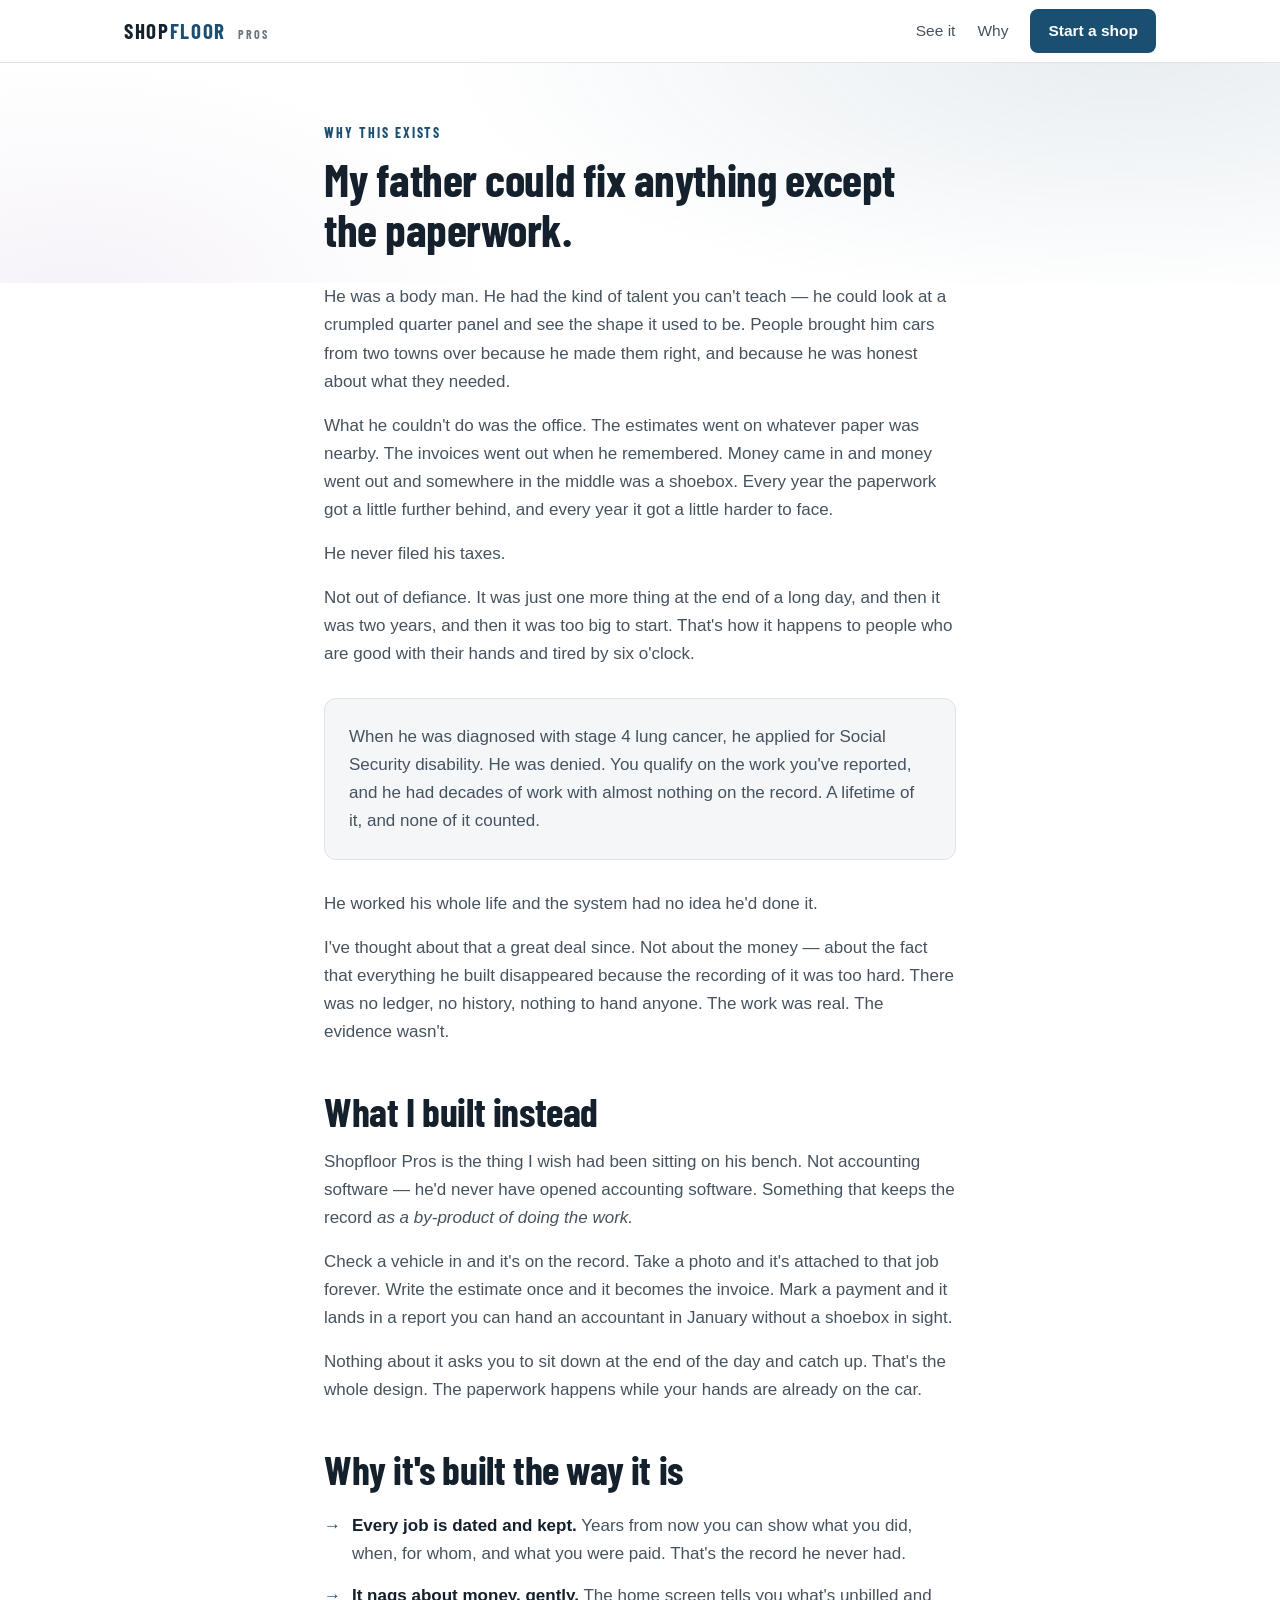
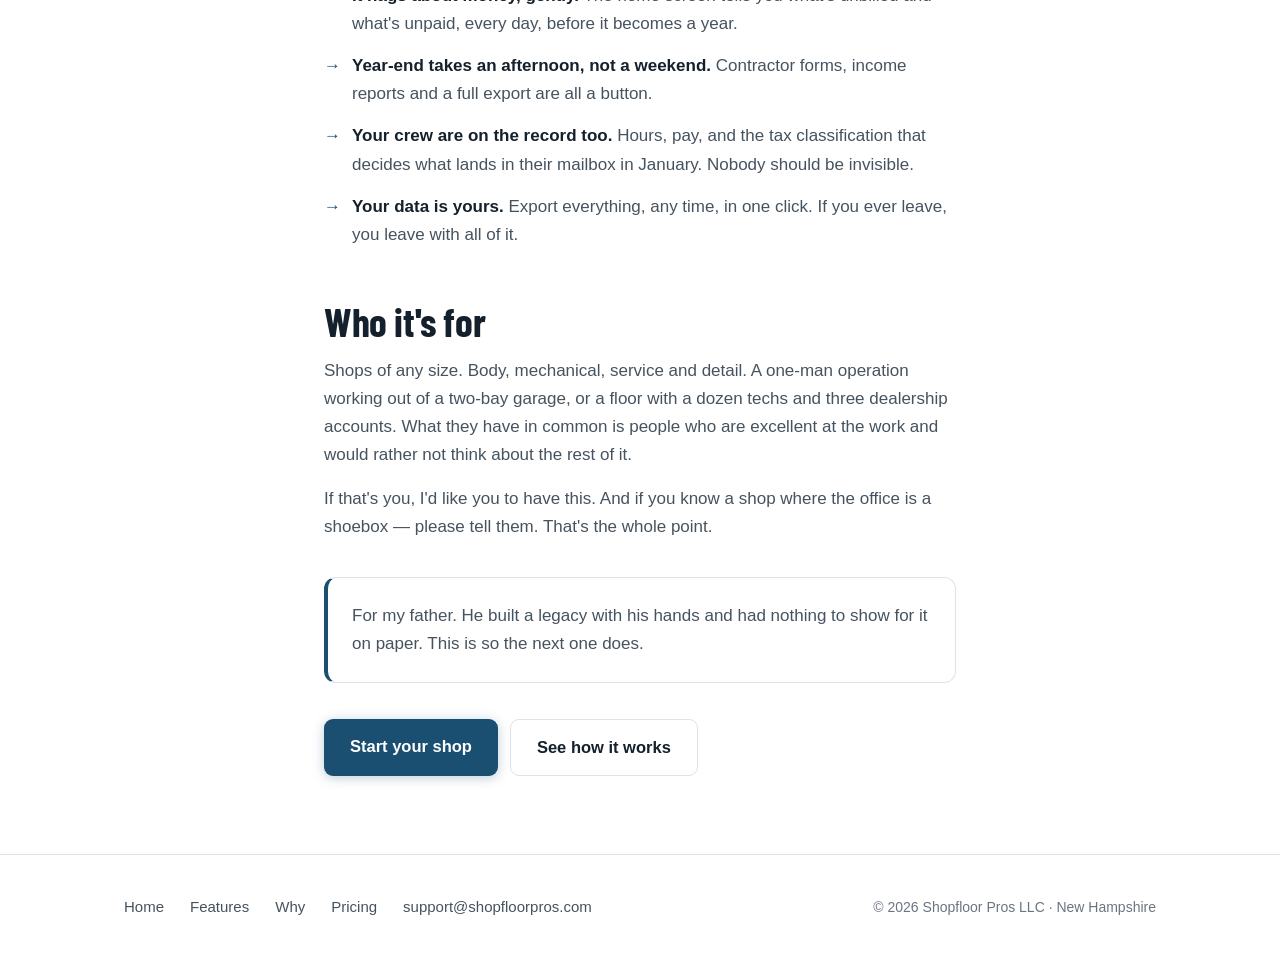
==== about.html @ c0cefb4c "Add files via upload" ====
<!doctype html>
<html lang="en">
<head>
<meta charset="utf-8" />
<meta name="viewport" content="width=device-width, initial-scale=1" />
<title>Why this exists · Shopfloor Pros</title>
<meta name="description" content="Shopfloor Pros was built in memory of a body man who was brilliant at the work and beaten by the paperwork." />
<link rel="preconnect" href="https://fonts.googleapis.com">
<link rel="preconnect" href="https://fonts.gstatic.com" crossorigin>
<link href="https://fonts.googleapis.com/css2?family=Barlow+Condensed:wght@700&display=swap" rel="stylesheet">
<link rel="stylesheet" href="site.css">
</head>
<body>

<header class="top">
  <div class="wrap">
    <a class="mark" href="index.html">Shop<em>floor</em> <small>PROS</small></a>
    <nav class="nav">
      <a href="demo.html" class="hide-sm">See it</a>
      <a href="about.html">Why</a>
      <a href="join.html" class="cta">Start a shop</a>
    </nav>
  </div>
</header>

<section class="hero">
  <div class="narrow">
    <div class="eyebrow">Why this exists</div>
    <h1>My father could fix anything except the paperwork.</h1>
  </div>
</section>

<section style="padding-top:0">
  <div class="narrow">
    <p>
      He was a body man. He had the kind of talent you can't teach — he could look at a crumpled
      quarter panel and see the shape it used to be. People brought him cars from two towns over
      because he made them right, and because he was honest about what they needed.
    </p>

    <p>
      What he couldn't do was the office. The estimates went on whatever paper was nearby. The
      invoices went out when he remembered. Money came in and money went out and somewhere in the
      middle was a shoebox. Every year the paperwork got a little further behind, and every year
      it got a little harder to face.
    </p>

    <p>
      He never filed his taxes.
    </p>

    <p>
      Not out of defiance. It was just one more thing at the end of a long day, and then it was two
      years, and then it was too big to start. That's how it happens to people who are good with
      their hands and tired by six o'clock.
    </p>

    <div class="card tint" style="margin:30px 0">
      <p style="margin:0">
        When he was diagnosed with stage 4 lung cancer, he applied for Social Security disability.
        He was denied. You qualify on the work you've reported, and he had decades of work with
        almost nothing on the record. A lifetime of it, and none of it counted.
      </p>
    </div>

    <p>
      He worked his whole life and the system had no idea he'd done it.
    </p>

    <p>
      I've thought about that a great deal since. Not about the money — about the fact that
      everything he built disappeared because the recording of it was too hard. There was no
      ledger, no history, nothing to hand anyone. The work was real. The evidence wasn't.
    </p>

    <h2 style="margin-top:44px">What I built instead</h2>

    <p>
      Shopfloor Pros is the thing I wish had been sitting on his bench. Not accounting software —
      he'd never have opened accounting software. Something that keeps the record <em>as a
      by-product of doing the work.</em>
    </p>

    <p>
      Check a vehicle in and it's on the record. Take a photo and it's attached to that job forever.
      Write the estimate once and it becomes the invoice. Mark a payment and it lands in a report
      you can hand an accountant in January without a shoebox in sight.
    </p>

    <p>
      Nothing about it asks you to sit down at the end of the day and catch up. That's the whole
      design. The paperwork happens while your hands are already on the car.
    </p>

    <h2 style="margin-top:44px">Why it's built the way it is</h2>

    <ul class="ticks">
      <li>
        <strong>Every job is dated and kept.</strong> Years from now you can show what you did,
        when, for whom, and what you were paid. That's the record he never had.
      </li>
      <li>
        <strong>It nags about money, gently.</strong> The home screen tells you what's unbilled and
        what's unpaid, every day, before it becomes a year.
      </li>
      <li>
        <strong>Year-end takes an afternoon, not a weekend.</strong> Contractor forms, income
        reports and a full export are all a button.
      </li>
      <li>
        <strong>Your crew are on the record too.</strong> Hours, pay, and the tax classification
        that decides what lands in their mailbox in January. Nobody should be invisible.
      </li>
      <li>
        <strong>Your data is yours.</strong> Export everything, any time, in one click. If you ever
        leave, you leave with all of it.
      </li>
    </ul>

    <h2 style="margin-top:44px">Who it's for</h2>

    <p>
      Shops of any size. Body, mechanical, service and detail. A one-man operation working out of a
      two-bay garage, or a floor with a dozen techs and three dealership accounts. What they have in
      common is people who are excellent at the work and would rather not think about the rest of it.
    </p>

    <p>
      If that's you, I'd like you to have this. And if you know a shop where the office is a
      shoebox — please tell them. That's the whole point.
    </p>

    <div class="card" style="margin:36px 0; border-left:4px solid var(--accent)">
      <p style="margin:0">
        For my father. He built a legacy with his hands and had nothing to show for it on paper.
        This is so the next one does.
      </p>
    </div>

    <div class="btns">
      <a class="btn solid" href="join.html">Start your shop</a>
      <a class="btn ghost" href="demo.html">See how it works</a>
    </div>
  </div>
</section>

<footer>
  <div class="wrap">
    <a href="index.html">Home</a>
    <a href="demo.html">Features</a>
    <a href="about.html">Why</a>
    <a href="join.html">Pricing</a>
    <a href="mailto:support@shopfloorpros.com">support@shopfloorpros.com</a>
    <span class="sp">© <span id="yr"></span> Shopfloor Pros LLC · New Hampshire</span>
  </div>
</footer>

<script>document.getElementById('yr').textContent = new Date().getFullYear();</script>
</body>
</html>
---- site.css ----
/* Shopfloor Pros — public site
   Same typography and colours as the app, so the site and the product
   feel like one thing. */

:root {
  --ink:      #14202B;
  --body:     #46535F;
  --muted:    #6B7580;
  --hair:     #DFE3E7;
  --bg:       #FFFFFF;
  --wash:     #F4F6F8;
  --accent:   #1B4F72;   /* Northsky Blue GAZ */
  --accent-2: #2E7CB8;
  --plum:     #5B2A83;   /* Plum Crazy FC7 */
  --mango:    #E4622A;   /* Go Mango EK2 */
  --soul:     #8E1216;   /* Soul Red 46V */
  --deep:     #0E1A24;
  --go:       #2F7A46;
  --flag:     #B4352C;
  --amber:    #C08A2E;
}

* { box-sizing: border-box; margin: 0; padding: 0; }

html { scroll-behavior: smooth; }

body {
  background: var(--bg);
  color: var(--body);
  font: 17px/1.65 -apple-system, BlinkMacSystemFont, "Segoe UI", Roboto, Helvetica, Arial, sans-serif;
  -webkit-font-smoothing: antialiased;
}

h1, h2, h3, .cond {
  font-family: 'Barlow Condensed', 'Arial Narrow', sans-serif;
  color: var(--ink);
  font-weight: 700;
  line-height: 1.08;
  letter-spacing: -0.01em;
}

h1 { font-size: clamp(38px, 6vw, 62px); }
h2 { font-size: clamp(28px, 4vw, 40px); margin-bottom: 14px; }
h3 { font-size: 22px; margin-bottom: 8px; }

p { margin-bottom: 16px; }
a { color: var(--accent); }
strong { color: var(--ink); font-weight: 600; }

.wrap    { max-width: 1080px; margin: 0 auto; padding: 0 24px; }
.narrow  { max-width: 680px; margin: 0 auto; padding: 0 24px; }

/* ── header ── */
.top {
  position: sticky; top: 0; z-index: 50;
  background: rgba(255,255,255,.94);
  backdrop-filter: saturate(180%) blur(8px);
  border-bottom: 1px solid var(--hair);
}
.top .wrap { display: flex; align-items: center; gap: 26px; height: 62px; }
.mark {
  font-family: 'Barlow Condensed', sans-serif; font-weight: 700; font-size: 21px;
  letter-spacing: .08em; text-transform: uppercase; color: var(--ink); text-decoration: none;
}
.mark em { font-style: normal; color: var(--accent); }
.mark small { font-size: 12px; letter-spacing: .16em; margin-left: 6px; color: var(--muted); }
.nav { margin-left: auto; display: flex; gap: 22px; align-items: center; }
.nav a { color: var(--body); text-decoration: none; font-size: 15.5px; }
.nav a:hover { color: var(--ink); }
.nav a.cta {
  background: var(--accent); color: #fff; padding: 9px 18px; border-radius: 8px; font-weight: 600;
}
@media (max-width: 720px) { .nav a.hide-sm { display: none; } .top .wrap { gap: 14px; } }

/* ── sections ── */
.hero { padding: 74px 0 60px; }
.hero p.lead { font-size: 20px; max-width: 620px; margin-top: 18px; }
.eyebrow {
  font-family: 'Barlow Condensed', sans-serif; font-weight: 700; font-size: 14px;
  letter-spacing: .14em; text-transform: uppercase; color: var(--accent); margin-bottom: 10px;
}
section { padding: 58px 0; }
section.wash { background: var(--wash); border-top: 1px solid var(--hair); border-bottom: 1px solid var(--hair); }

/* ── buttons ── */
.btn {
  display: inline-block; padding: 14px 26px; border-radius: 9px; font-weight: 600; font-size: 16.5px;
  text-decoration: none; border: none; cursor: pointer; font-family: inherit;
}
.btn.solid  { background: var(--accent); color: #fff; }
.btn.solid:hover { background: #16405D; }
.btn.ghost  { background: transparent; color: var(--ink); border: 1px solid var(--hair); }
.btn:disabled { opacity: .5; cursor: not-allowed; }
.btns { display: flex; gap: 12px; flex-wrap: wrap; margin-top: 26px; }

/* ── cards and grids ── */
.grid { display: grid; gap: 20px; }
.g2 { grid-template-columns: repeat(auto-fit, minmax(300px, 1fr)); }
.g3 { grid-template-columns: repeat(auto-fit, minmax(260px, 1fr)); }
.card {
  background: var(--bg); border: 1px solid var(--hair); border-radius: 12px; padding: 24px;
}
.card.tint { background: var(--wash); }
.card h3 { margin-bottom: 6px; }
.card p:last-child { margin-bottom: 0; }

/* ── screenshot frames ── */
.shot {
  border: 1px solid var(--hair); border-radius: 12px; overflow: hidden;
  background: var(--wash); box-shadow: 0 2px 18px rgba(20,32,43,.07);
}
.shot img { width: 100%; display: block; }
.shot .slot {
  aspect-ratio: 16 / 10; display: flex; flex-direction: column; align-items: center;
  justify-content: center; color: var(--muted); font-size: 14px; text-align: center; padding: 24px; gap: 6px;
}
.shot .slot b { color: var(--body); font-size: 15px; }
.phone { max-width: 300px; }
.phone .slot { aspect-ratio: 9 / 17; }

.feature { display: grid; grid-template-columns: 1fr 1fr; gap: 44px; align-items: center; padding: 42px 0; }
.feature:nth-child(even) .txt { order: 2; }
@media (max-width: 820px) {
  .feature { grid-template-columns: 1fr; gap: 24px; }
  .feature:nth-child(even) .txt { order: 0; }
}

/* ── lists ── */
ul.ticks { list-style: none; margin: 0 0 16px; }
ul.ticks li { padding: 7px 0 7px 28px; position: relative; }
ul.ticks li::before {
  content: "→"; position: absolute; left: 0; color: var(--accent); font-weight: 700;
}

/* ── pricing ── */
.price { font-family: 'Barlow Condensed', sans-serif; font-weight: 700; font-size: 56px; color: var(--ink); line-height: 1; }
.price small { font-size: 17px; font-weight: 500; color: var(--muted); font-family: inherit; }

/* ── forms ── */
label.lab { display: block; font-size: 13.5px; color: var(--muted); margin: 14px 0 5px; font-weight: 500; }
.field {
  width: 100%; padding: 13px 14px; border: 1px solid var(--hair); border-radius: 9px;
  font: inherit; font-size: 16px; color: var(--ink); background: #fff;
}
.field:focus { outline: none; border-color: var(--accent); box-shadow: 0 0 0 3px rgba(27,79,114,.12); }
.two { display: grid; grid-template-columns: 1fr 1fr; gap: 12px; }
@media (max-width: 560px) { .two { grid-template-columns: 1fr; } }
.err { color: var(--flag); font-size: 14.5px; margin: 10px 0; }
.note { font-size: 14px; color: var(--muted); }

/* ── footer ── */
footer { border-top: 1px solid var(--hair); padding: 40px 0; margin-top: 20px; font-size: 15px; }
footer .wrap { display: flex; gap: 26px; flex-wrap: wrap; align-items: center; }
footer a { color: var(--body); text-decoration: none; }
footer .sp { margin-left: auto; color: var(--muted); font-size: 14px; }

@media (prefers-reduced-motion: reduce) { html { scroll-behavior: auto; } }


/* ══════════════════════════════════════════════════════════
   Depth, colour and a bit of shop-floor character
   ══════════════════════════════════════════════════════════ */

/* Paint chips down the edge of the hero — the nine themes,
   which is a real feature and a bit of colour at the same time. */
.hero { position: relative; overflow: hidden; }
.hero::before {
  content: ""; position: absolute; inset: 0;
  background:
    radial-gradient(1100px 420px at 88% -8%, rgba(27,79,114,.10), transparent 62%),
    radial-gradient(700px 400px at 6% 108%, rgba(91,42,131,.06), transparent 60%);
  pointer-events: none;
}
.hero .wrap { position: relative; }

.chips { display: flex; gap: 6px; margin-bottom: 22px; }
.chips i { width: 30px; height: 7px; border-radius: 4px; display: block; }

h1 .u {
  background-image: linear-gradient(transparent 62%, rgba(228,98,42,.28) 62%);
  padding: 0 2px;
}

/* Hero laid out with room for a visual beside it */
.split { display: grid; grid-template-columns: 1.05fr .95fr; gap: 54px; align-items: center; }
@media (max-width: 900px) { .split { grid-template-columns: 1fr; gap: 34px; } }

/* A phone, drawn rather than photographed */
.device {
  width: 296px; margin: 0 auto; border-radius: 34px; padding: 10px;
  background: linear-gradient(160deg, #2A3742, #14202B);
  box-shadow: 0 26px 60px rgba(20,32,43,.30), 0 3px 10px rgba(20,32,43,.18);
}
.device .screen {
  background: #0E1216; border-radius: 26px; overflow: hidden; color: #E8ECEF;
  font-size: 11.5px; line-height: 1.45;
}
.device .bar {
  padding: 11px 13px 9px; border-bottom: 1px solid #232B33;
  display: flex; align-items: center; gap: 8px;
}
.device .bar .dot { width: 17px; height: 17px; border-radius: 5px; background: var(--mango); flex: none; }
.device .bar .nm {
  font-family: 'Barlow Condensed', sans-serif; font-weight: 700; font-size: 12px;
  letter-spacing: .09em; text-transform: uppercase;
}
.device .body { padding: 11px 12px 14px; }
.device .h {
  font-family: 'Barlow Condensed', sans-serif; font-weight: 700; font-size: 21px; color: #fff;
  line-height: 1.1;
}
.device .sub { color: #8B98A5; font-size: 10.5px; margin-bottom: 11px; }
.device .job {
  background: #161C22; border: 1px solid #232B33; border-radius: 9px;
  padding: 9px 10px; margin-bottom: 7px;
}
.device .job .t { display: flex; justify-content: space-between; align-items: baseline; gap: 8px; }
.device .job .v { font-weight: 600; color: #fff; font-size: 12px; }
.device .job .m { color: #7FB2DA; font-weight: 600; font-size: 12px; font-variant-numeric: tabular-nums; }
.device .job .c { color: #8B98A5; font-size: 10px; }
.device .prog { display: flex; gap: 2px; margin: 7px 0 5px; }
.device .prog i { flex: 1; height: 3px; border-radius: 2px; background: #232B33; display: block; }
.device .prog i.on { background: #5FA8D3; }
.device .prog i.hot { background: #D2564B; }
.device .tag {
  display: inline-block; font-size: 9px; padding: 2px 6px; border-radius: 8px;
  background: #232B33; color: #8B98A5; margin-right: 4px;
}
.device .tag.warn { background: rgba(210,86,75,.18); color: #E0796F; }
.device .nav {
  display: flex; border-top: 1px solid #232B33; padding: 8px 0 10px; margin-top: 4px;
}
.device .nav span { flex: 1; text-align: center; font-size: 8.5px; color: #6B7580; }
.device .nav span.on { color: #E8ECEF; }
.device .nav b { display: block; font-size: 12px; font-weight: 400; margin-bottom: 1px; }

/* A dark band, so the page isn't white the whole way down */
section.dark {
  background: var(--deep); color: #C6D0D9; border: none;
}
section.dark h2, section.dark h3 { color: #fff; }
section.dark .eyebrow { color: #7FB2DA; }
section.dark .card { background: #17222C; border-color: #253340; }
section.dark .card p { color: #A8B5C0; }
section.dark .price { color: #fff; }
section.dark ul.ticks li::before { color: #7FB2DA; }
section.dark .note { color: #8B98A5; }
section.dark a { color: #7FB2DA; }

/* Numbered steps */
.steps { counter-reset: s; display: grid; gap: 16px; }
.steps .card { position: relative; padding-left: 66px; }
.steps .card::before {
  counter-increment: s; content: counter(s);
  position: absolute; left: 22px; top: 22px;
  width: 30px; height: 30px; border-radius: 16px;
  background: var(--accent); color: #fff;
  font-family: 'Barlow Condensed', sans-serif; font-weight: 700; font-size: 17px;
  display: flex; align-items: center; justify-content: center;
}
section.dark .steps .card::before { background: var(--accent-2); }

/* Pull quote */
.quote {
  border-left: 4px solid var(--mango); padding: 4px 0 4px 22px; margin: 30px 0;
}
.quote p {
  font-family: 'Barlow Condensed', sans-serif; font-weight: 700;
  font-size: 27px; line-height: 1.22; color: var(--ink); margin: 0;
}

/* Cards lift a little */
.card { transition: transform .16s ease, box-shadow .16s ease; }
.grid .card:hover { transform: translateY(-2px); box-shadow: 0 8px 26px rgba(20,32,43,.08); }
@media (prefers-reduced-motion: reduce) { .card { transition: none; } .grid .card:hover { transform: none; } }

.btn.solid { box-shadow: 0 2px 12px rgba(27,79,114,.28); }
.btn.big { padding: 17px 32px; font-size: 18px; }


/* A headline in a narrow reading column shouldn't be hero-sized */
.narrow h1 { font-size: clamp(32px, 4.2vw, 46px); }
.hero .narrow { padding-top: 6px; }
section.hero:has(.narrow) { padding: 52px 0 30px; }


/* ══════════════════════════════════════════════════════════
   Drawn screens — the real interface, rendered rather than
   photographed, so it can't go stale. Swap in real captures
   whenever you have them.
   ══════════════════════════════════════════════════════════ */

.ui {
  background: #0E1216; border: 1px solid #232B33; border-radius: 13px; overflow: hidden;
  color: #E8ECEF; font-size: 12.5px; line-height: 1.45;
  box-shadow: 0 14px 44px rgba(20,32,43,.20);
}
.ui .top-b {
  padding: 11px 14px; border-bottom: 1px solid #232B33;
  display: flex; align-items: center; gap: 9px;
}
.ui .top-b .sq { width: 18px; height: 18px; border-radius: 5px; background: var(--mango); flex: none; }
.ui .top-b .nm {
  font-family: 'Barlow Condensed', sans-serif; font-weight: 700; font-size: 12.5px;
  letter-spacing: .09em; text-transform: uppercase;
}
.ui .top-b .av {
  margin-left: auto; width: 21px; height: 21px; border-radius: 11px;
  background: #E8ECEF; color: #14202B; font-size: 10px; font-weight: 700;
  display: flex; align-items: center; justify-content: center;
}
.ui .in { padding: 14px 15px 16px; }
.ui .hd { font-family: 'Barlow Condensed', sans-serif; font-weight: 700; font-size: 24px; color: #fff; line-height: 1.08; }
.ui .sb { color: #8B98A5; font-size: 11px; margin-bottom: 13px; }
.ui .lab { color: #8B98A5; font-size: 10px; margin: 11px 0 4px; }
.ui .box {
  background: #161C22; border: 1px solid #232B33; border-radius: 8px;
  padding: 9px 11px; margin-bottom: 8px;
}
.ui .box.tight { padding: 7px 10px; margin-bottom: 6px; }
.ui .row-b { display: flex; justify-content: space-between; align-items: baseline; gap: 10px; }
.ui .w { font-weight: 600; color: #fff; }
.ui .g { color: #8B98A5; font-size: 10.5px; }
.ui .m { color: #7FB2DA; font-weight: 600; font-variant-numeric: tabular-nums; }
.ui .m.ok { color: #3FA96B; }
.ui .m.bad { color: #D2564B; }
.ui .pg { display: flex; gap: 2px; margin: 8px 0 6px; }
.ui .pg i { flex: 1; height: 3px; border-radius: 2px; background: #232B33; display: block; }
.ui .pg i.on { background: #5FA8D3; }
.ui .pg i.hot { background: #D2564B; }
.ui .tg {
  display: inline-block; font-size: 9.5px; padding: 2px 7px; border-radius: 9px;
  background: #232B33; color: #8B98A5; margin: 0 4px 4px 0;
}
.ui .tg.on   { background: var(--accent-2); color: #fff; }
.ui .tg.warn { background: rgba(210,86,75,.18); color: #E0796F; }
.ui .tg.good { background: rgba(63,169,107,.18); color: #5FBF87; }
.ui .fld {
  background: #0E1216; border: 1px solid #2A343D; border-radius: 7px;
  padding: 8px 10px; margin-bottom: 7px; color: #E8ECEF; font-size: 11.5px;
}
.ui .fld.dim { color: #6B7580; }
.ui .btn-u {
  background: var(--accent-2); color: #fff; border-radius: 7px; padding: 9px;
  text-align: center; font-weight: 600; font-size: 11.5px; margin-top: 4px;
}
.ui .btn-u.ghost { background: transparent; border: 1px solid #2A343D; color: #E8ECEF; }
.ui .meter { height: 6px; border-radius: 3px; background: #232B33; overflow: hidden; margin: 5px 0 9px; }
.ui .meter i { display: block; height: 100%; background: var(--accent-2); }
.ui .grid2 { display: grid; grid-template-columns: 1fr 1fr; gap: 7px; }
.ui .nav-u { display: flex; border-top: 1px solid #232B33; padding: 8px 0 9px; margin-top: 6px; }
.ui .nav-u span { flex: 1; text-align: center; font-size: 8.5px; color: #6B7580; }
.ui .nav-u span.on { color: #E8ECEF; }
.ui .nav-u b { display: block; font-size: 12px; font-weight: 400; margin-bottom: 1px; }
.ui .thumbs { display: grid; grid-template-columns: repeat(3, 1fr); gap: 5px; margin: 8px 0; }
.ui .thumbs i {
  display: block; aspect-ratio: 4/3; border-radius: 5px;
  background: linear-gradient(135deg, #2A3742, #1A242D);
}
.ui .cam {
  aspect-ratio: 3/4; border-radius: 8px; margin-bottom: 9px;
  background: linear-gradient(150deg, #26333D 0%, #16202A 55%, #1E2A34 100%);
  display: flex; align-items: flex-end; justify-content: center; padding-bottom: 13px;
}
.ui .cam .shutter {
  width: 42px; height: 42px; border-radius: 22px; background: #fff;
  box-shadow: 0 0 0 3px rgba(255,255,255,.28);
}
.ui-phone { max-width: 292px; margin: 0 auto; }

/* the frame around a drawn screen, matching the .shot look */
.screenwrap { border-radius: 13px; overflow: hidden; }
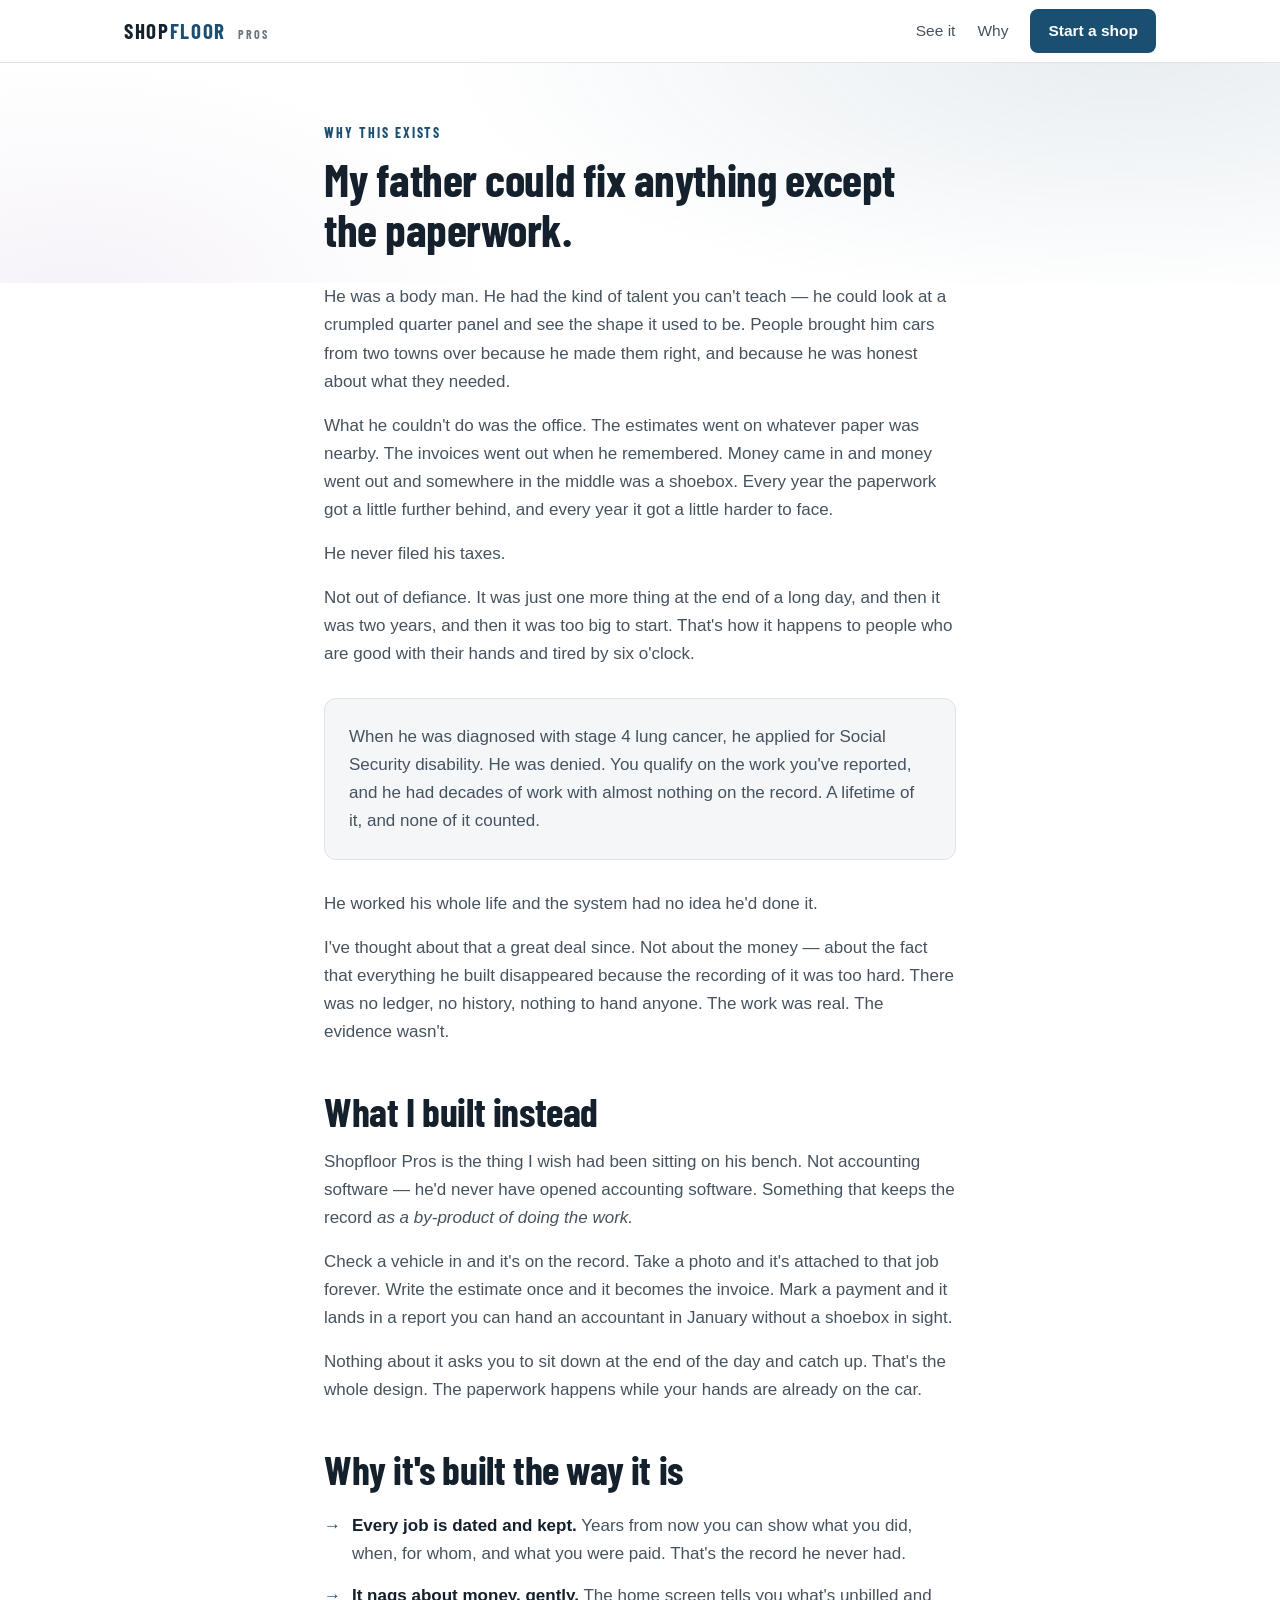
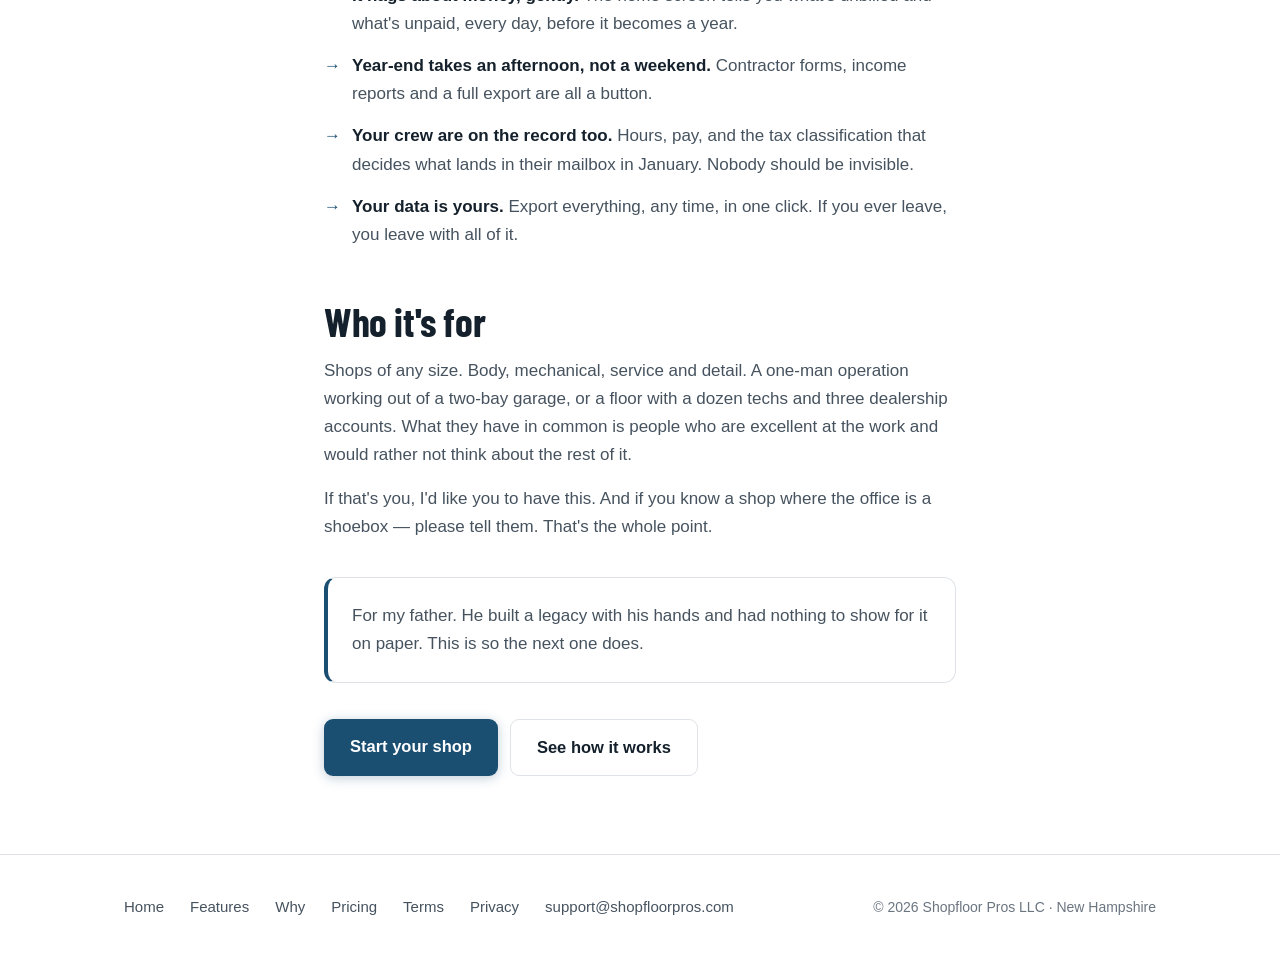
==== commit f7961998: "Add files via upload" ====
--- a/about.html
+++ b/about.html
@@ -150,6 +150,8 @@
     <a href="demo.html">Features</a>
     <a href="about.html">Why</a>
     <a href="join.html">Pricing</a>
+    <a href="terms.html">Terms</a>
+    <a href="privacy.html">Privacy</a>
     <a href="mailto:support@shopfloorpros.com">support@shopfloorpros.com</a>
     <span class="sp">© <span id="yr"></span> Shopfloor Pros LLC · New Hampshire</span>
   </div>
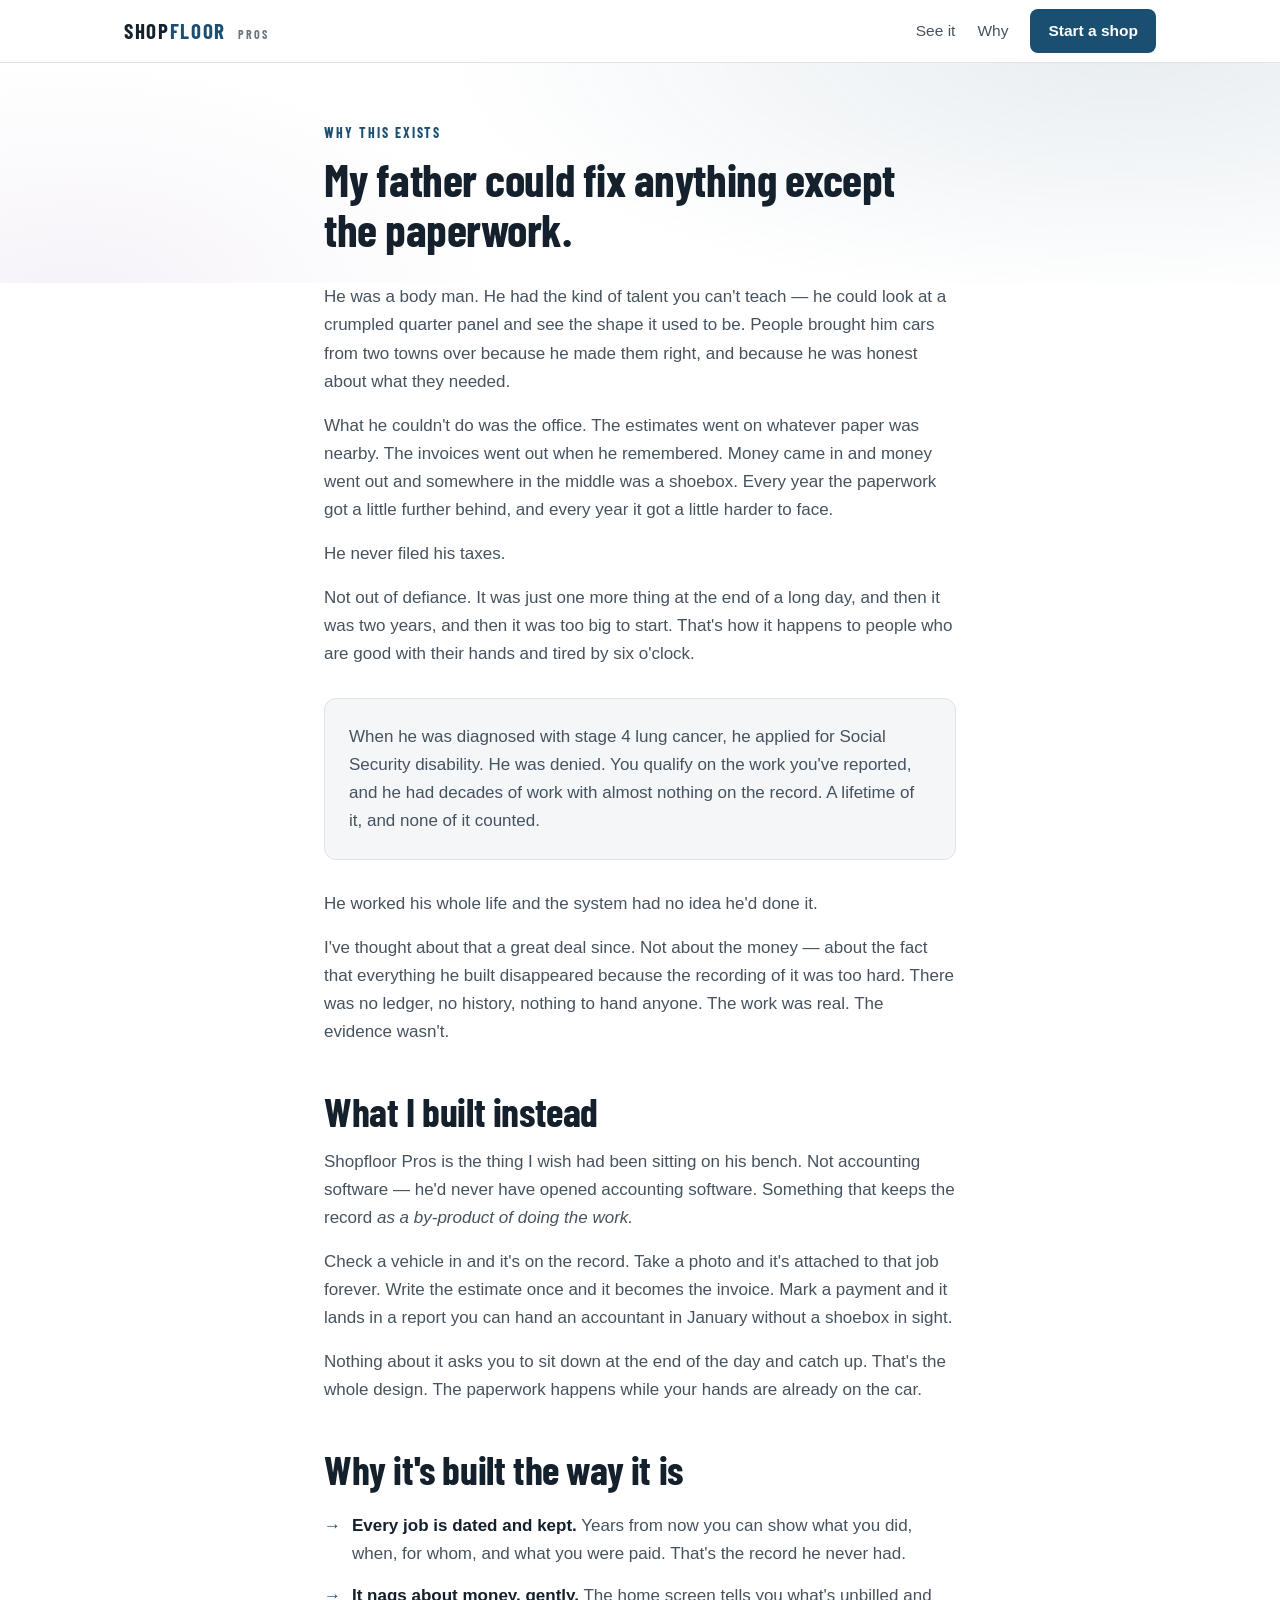
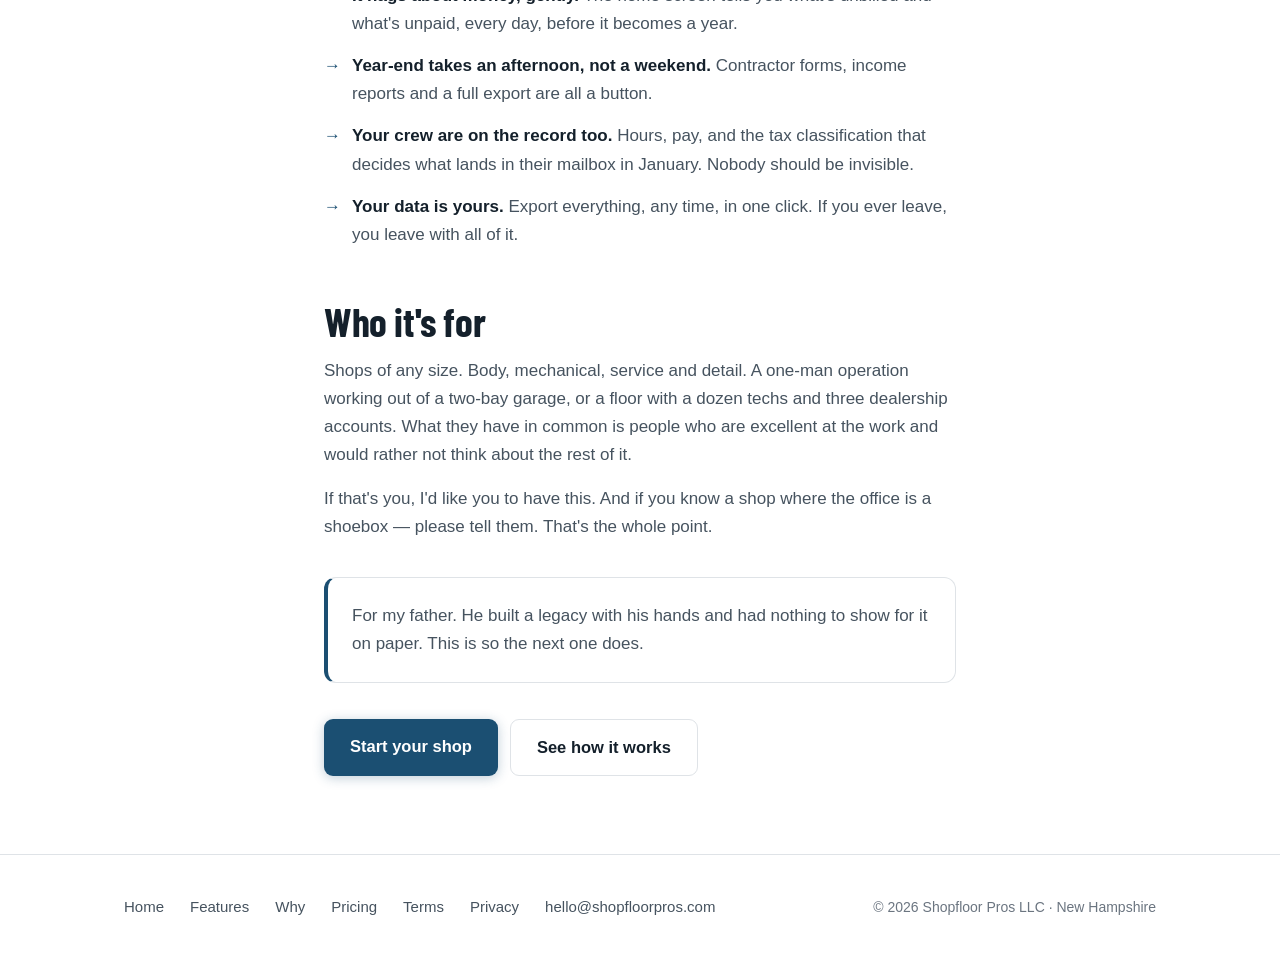
==== commit 114100bc: "Add files via upload" ====
--- a/about.html
+++ b/about.html
@@ -152,7 +152,7 @@
     <a href="join.html">Pricing</a>
     <a href="terms.html">Terms</a>
     <a href="privacy.html">Privacy</a>
-    <a href="mailto:support@shopfloorpros.com">support@shopfloorpros.com</a>
+    <a href="mailto:hello@shopfloorpros.com">hello@shopfloorpros.com</a>
     <span class="sp">© <span id="yr"></span> Shopfloor Pros LLC · New Hampshire</span>
   </div>
 </footer>
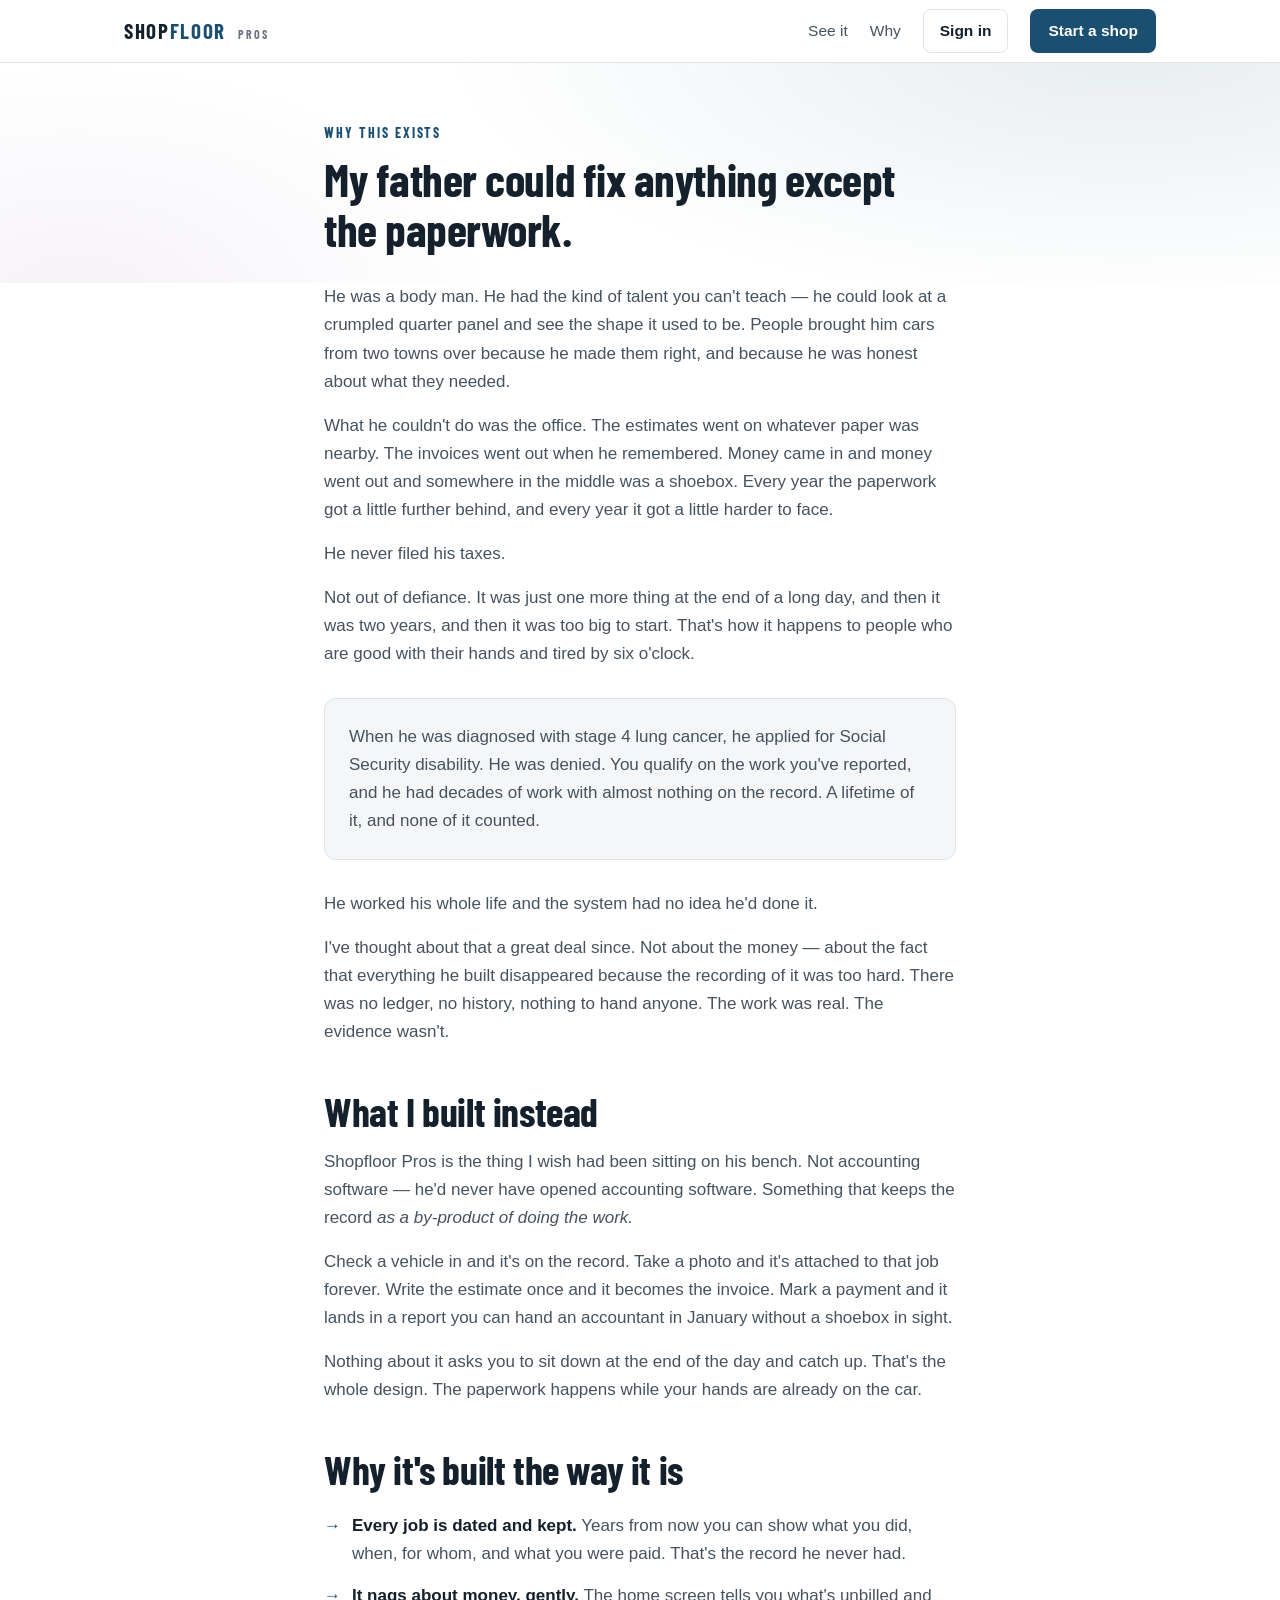
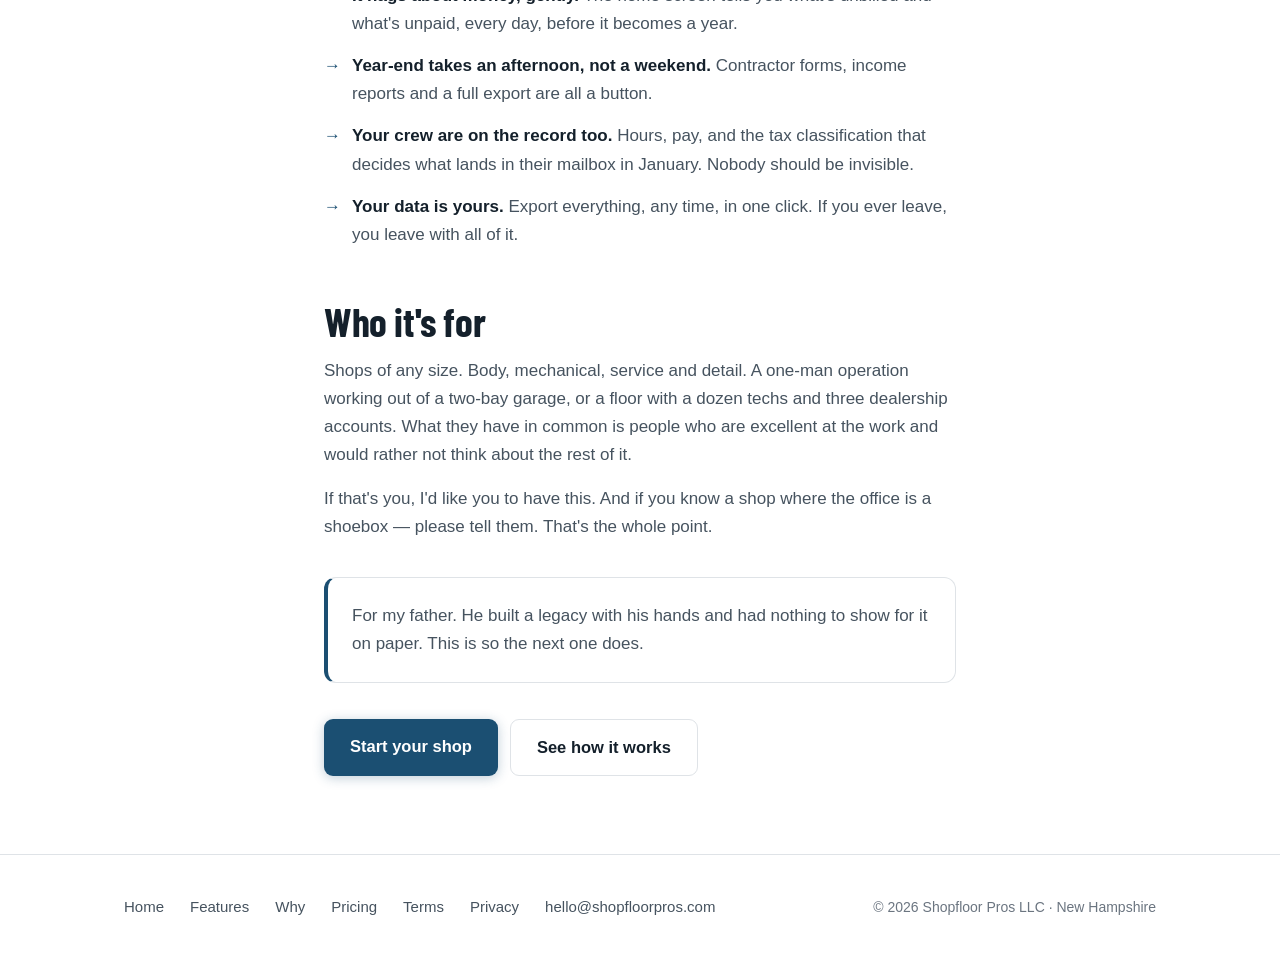
==== commit a0b1b8f3: "Add files via upload" ====
--- a/about.html
+++ b/about.html
@@ -17,7 +17,8 @@
     <a class="mark" href="index.html">Shop<em>floor</em> <small>PROS</small></a>
     <nav class="nav">
       <a href="demo.html" class="hide-sm">See it</a>
-      <a href="about.html">Why</a>
+      <a href="about.html" class="hide-sm">Why</a>
+      <a href="app.html" class="signin">Sign in</a>
       <a href="join.html" class="cta">Start a shop</a>
     </nav>
   </div>
--- a/site.css
+++ b/site.css
@@ -70,6 +70,25 @@
 .nav a.cta {
   background: var(--accent); color: #fff; padding: 9px 18px; border-radius: 8px; font-weight: 600;
 }
+/* Sign in is a returning customer's most-wanted link. It gets a button
+   of its own, and it never hides on a small screen. */
+.nav a.signin {
+  border: 1px solid var(--hair); color: var(--ink); padding: 8px 16px;
+  border-radius: 8px; font-weight: 600;
+}
+.nav a.signin:hover { border-color: var(--accent); color: var(--accent); }
+@media (max-width: 560px) {
+  .top .wrap { gap: 10px; height: 58px; }
+  .mark { font-size: 18px; letter-spacing: .06em; white-space: nowrap; }
+  .mark small { display: none; }
+  .nav { gap: 8px; flex: none; }
+  .nav a { white-space: nowrap; }
+  .nav a.signin, .nav a.cta { padding: 8px 12px; font-size: 14px; }
+}
+@media (max-width: 380px) {
+  .nav a.cta { padding: 8px 10px; }
+  .mark { font-size: 16.5px; }
+}
 @media (max-width: 720px) { .nav a.hide-sm { display: none; } .top .wrap { gap: 14px; } }
 
 /* ── sections ── */
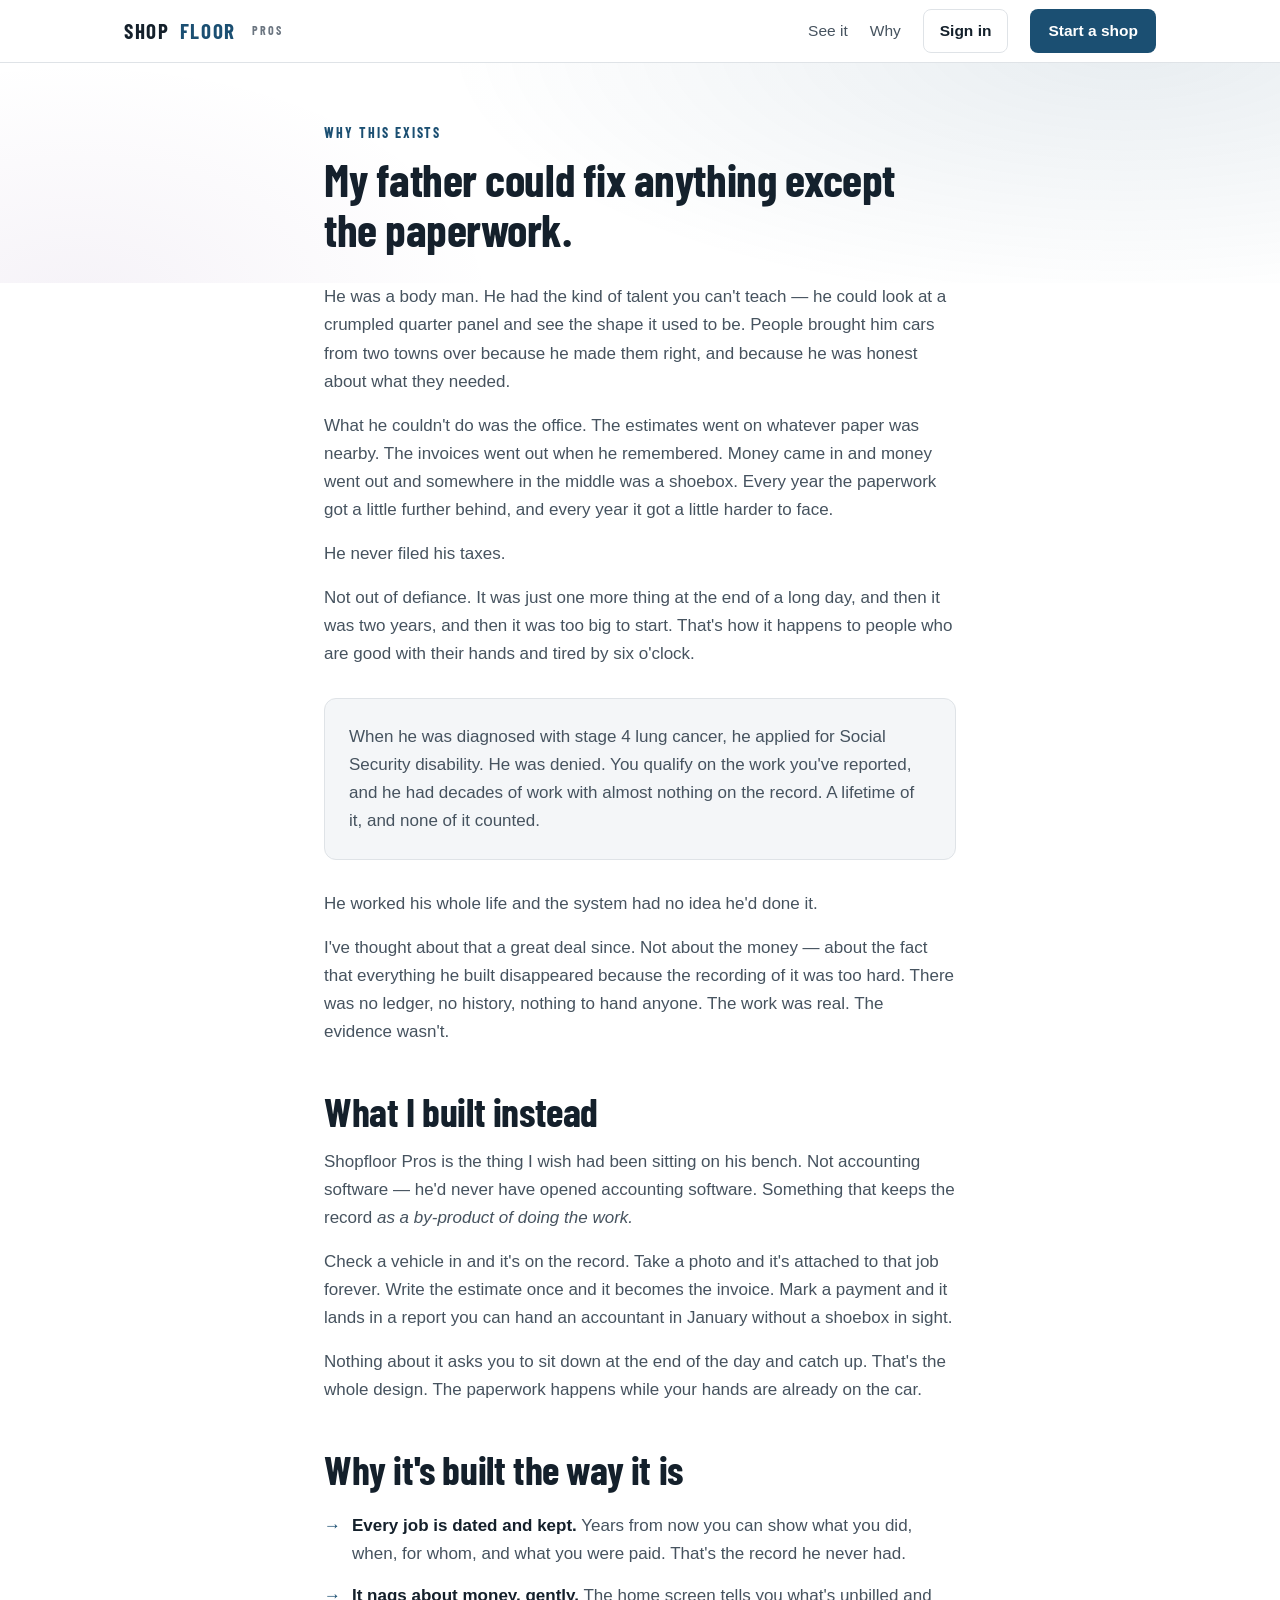
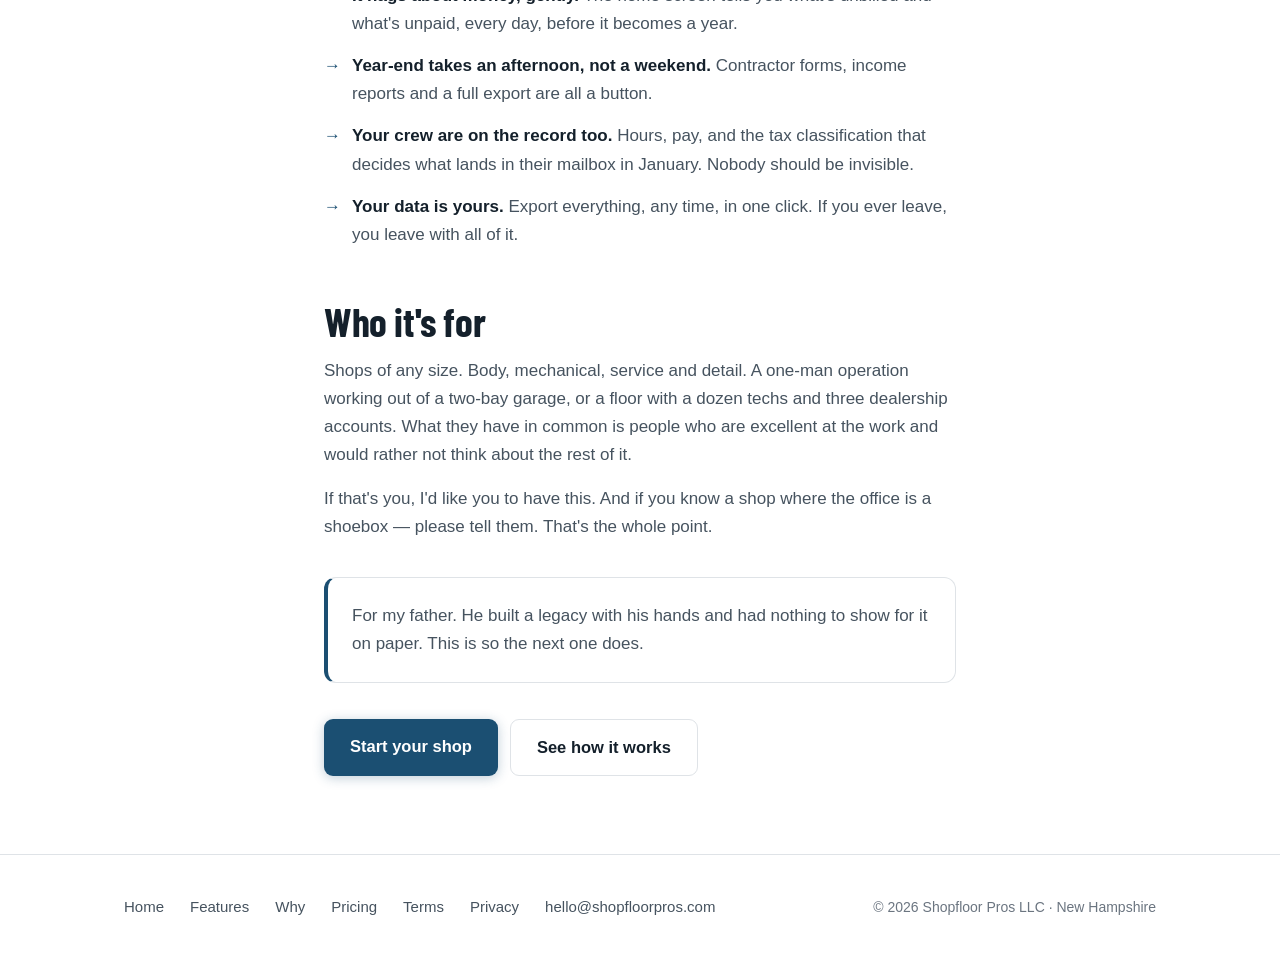
==== commit 569d1818: "Add files via upload" ====
--- a/about.html
+++ b/about.html
@@ -8,7 +8,18 @@
 <link rel="preconnect" href="https://fonts.googleapis.com">
 <link rel="preconnect" href="https://fonts.gstatic.com" crossorigin>
 <link href="https://fonts.googleapis.com/css2?family=Barlow+Condensed:wght@700&display=swap" rel="stylesheet">
+<link rel="icon" href="/favicon-32.png" sizes="32x32" />
+<link rel="apple-touch-icon" href="/apple-touch-icon.png" />
 <link rel="stylesheet" href="site.css">
+  <link rel="manifest" href="/manifest.webmanifest" />
+  <meta name="theme-color" content="#1B4F72" />
+  <meta name="mobile-web-app-capable" content="yes" />
+  <meta name="apple-mobile-web-app-capable" content="yes" />
+  <meta name="apple-mobile-web-app-status-bar-style" content="default" />
+  <meta name="apple-mobile-web-app-title" content="Shopfloor" />
+  <link rel="apple-touch-icon" href="/apple-touch-icon.png" />
+  <link rel="icon" href="/favicon-32.png" sizes="32x32" />
+  <link rel="icon" href="/icon-192.png" sizes="192x192" />
 </head>
 <body>
 
@@ -159,5 +170,17 @@
 </footer>
 
 <script>document.getElementById('yr').textContent = new Date().getFullYear();</script>
+
+<script>
+/* Register the worker so the site can be added to a home screen,
+   and offer the shortcut when the browser says it's possible. */
+(function () {
+  if ('serviceWorker' in navigator) {
+    window.addEventListener('load', function () {
+      navigator.serviceWorker.register('/sw.js').catch(function () {});
+    });
+  }
+})();
+</script>
 </body>
 </html>
--- a/site.css
+++ b/site.css
@@ -61,6 +61,7 @@
 .mark {
   font-family: 'Barlow Condensed', sans-serif; font-weight: 700; font-size: 21px;
   letter-spacing: .08em; text-transform: uppercase; color: var(--ink); text-decoration: none;
+  display: inline-flex; align-items: center; gap: 10px;
 }
 .mark em { font-style: normal; color: var(--accent); }
 .mark small { font-size: 12px; letter-spacing: .16em; margin-left: 6px; color: var(--muted); }
@@ -218,7 +219,7 @@
   padding: 11px 13px 9px; border-bottom: 1px solid #232B33;
   display: flex; align-items: center; gap: 8px;
 }
-.device .bar .dot { width: 17px; height: 17px; border-radius: 5px; background: var(--mango); flex: none; }
+.device .bar .dot { width: 17px; height: 17px; border-radius: 5px; background: var(--accent-2); flex: none; }
 .device .bar .nm {
   font-family: 'Barlow Condensed', sans-serif; font-weight: 700; font-size: 12px;
   letter-spacing: .09em; text-transform: uppercase;
@@ -318,7 +319,7 @@
   padding: 11px 14px; border-bottom: 1px solid #232B33;
   display: flex; align-items: center; gap: 9px;
 }
-.ui .top-b .sq { width: 18px; height: 18px; border-radius: 5px; background: var(--mango); flex: none; }
+.ui .top-b .sq { width: 18px; height: 18px; border-radius: 5px; background: var(--accent); flex: none; }
 .ui .top-b .nm {
   font-family: 'Barlow Condensed', sans-serif; font-weight: 700; font-size: 12.5px;
   letter-spacing: .09em; text-transform: uppercase;
@@ -389,3 +390,31 @@
 
 /* the frame around a drawn screen, matching the .shot look */
 .screenwrap { border-radius: 13px; overflow: hidden; }
+
+
+/* ── integration wordmarks ──────────────────────────────────
+   Text treatments rather than borrowed logo files: no hotlinking,
+   no trademark trouble, and they stay consistent with each other. */
+.logos { display: grid; gap: 12px; grid-template-columns: repeat(auto-fill, minmax(178px, 1fr)); }
+.logo-c {
+  border: 1px solid var(--hair); border-radius: 11px; padding: 18px 16px;
+  background: #fff; display: flex; flex-direction: column; gap: 7px;
+}
+.logo-c .wm {
+  font-size: 18px; font-weight: 700; letter-spacing: -.02em; color: var(--ink); line-height: 1.15;
+}
+.logo-c .wm span { font-weight: 700; }
+.logo-c .what { font-size: 13px; color: var(--muted); line-height: 1.45; }
+.logo-c .state {
+  margin-top: auto; padding-top: 8px; font-size: 11.5px; font-weight: 600;
+  letter-spacing: .04em; text-transform: uppercase;
+}
+.logo-c .state.live    { color: var(--go); }
+.logo-c .state.file    { color: var(--accent); }
+.logo-c .state.soon    { color: var(--muted); }
+section.dark .logo-c { background: #17222C; border-color: #253340; }
+section.dark .logo-c .wm { color: #fff; }
+section.dark .logo-c .what { color: #8B98A5; }
+
+.key { display: flex; gap: 18px; flex-wrap: wrap; margin-top: 18px; font-size: 13.5px; color: var(--muted); }
+.key b { font-weight: 600; letter-spacing: .04em; text-transform: uppercase; font-size: 11.5px; }
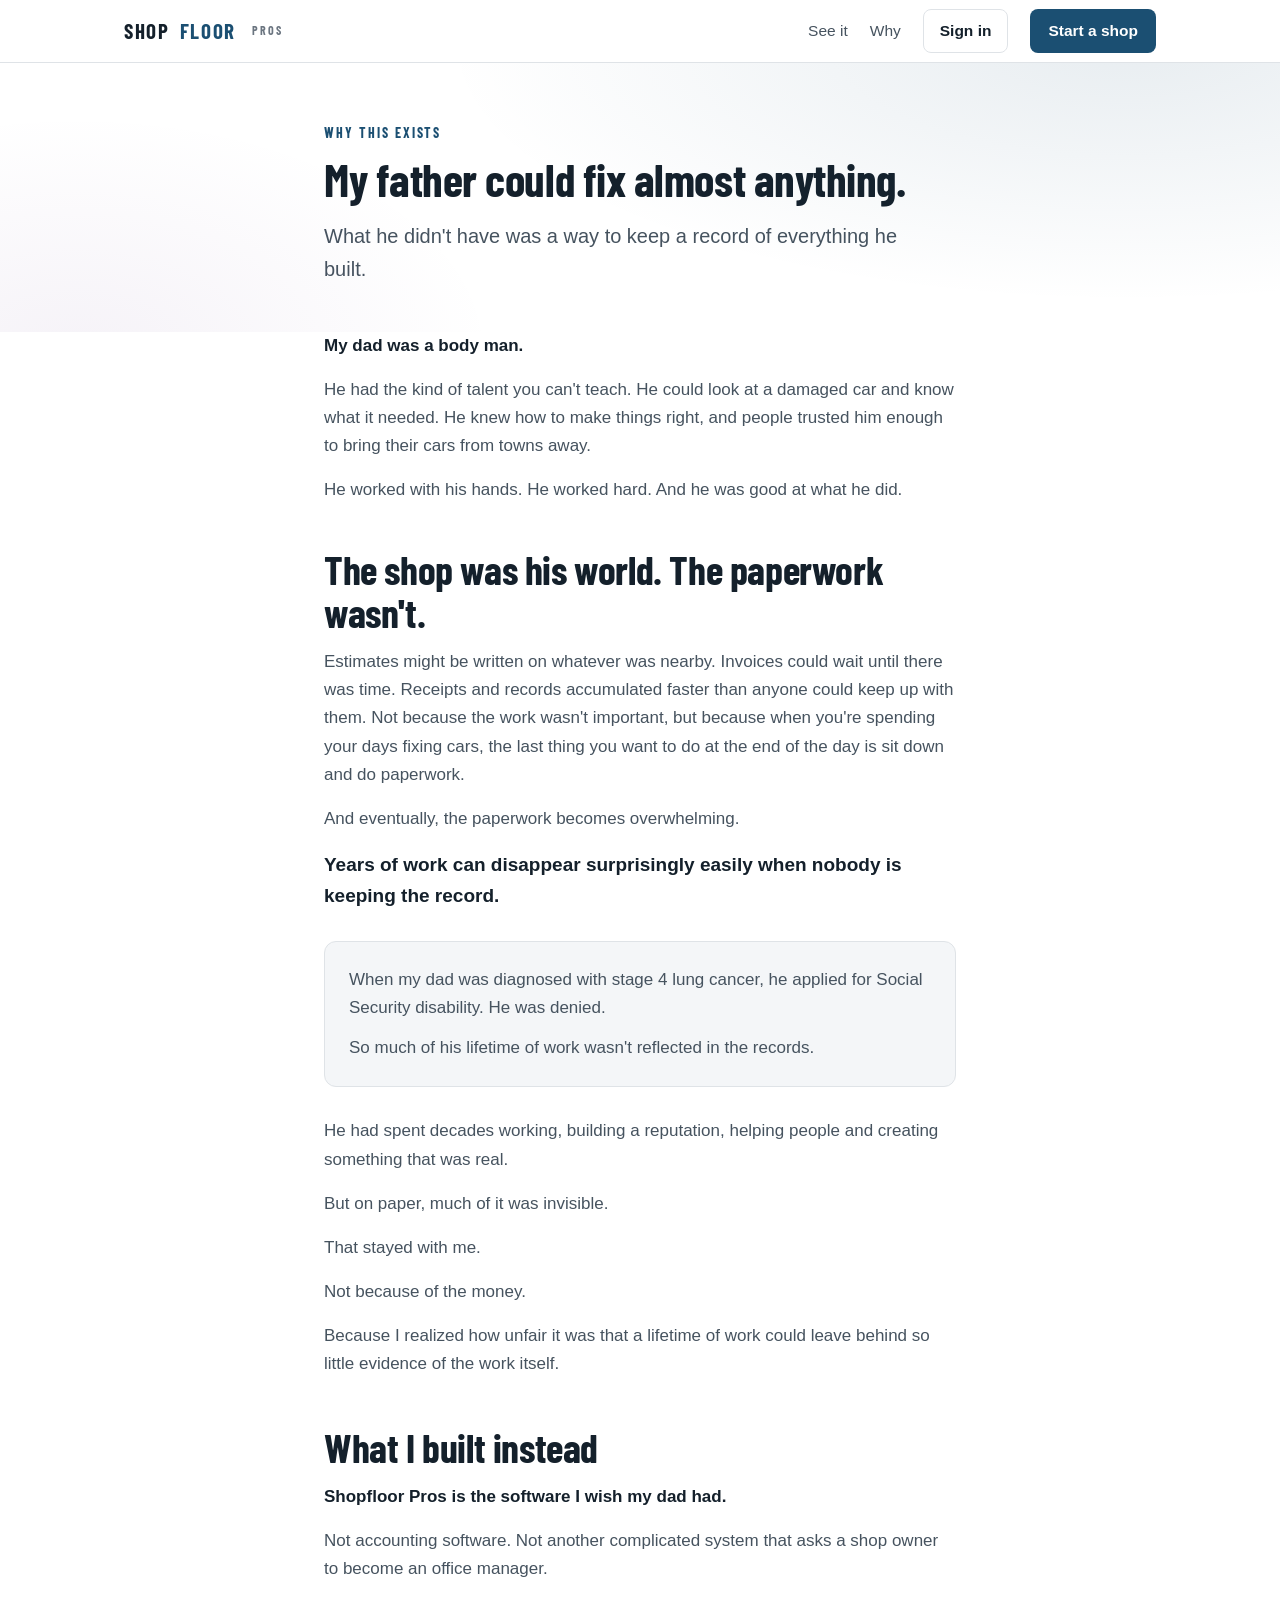
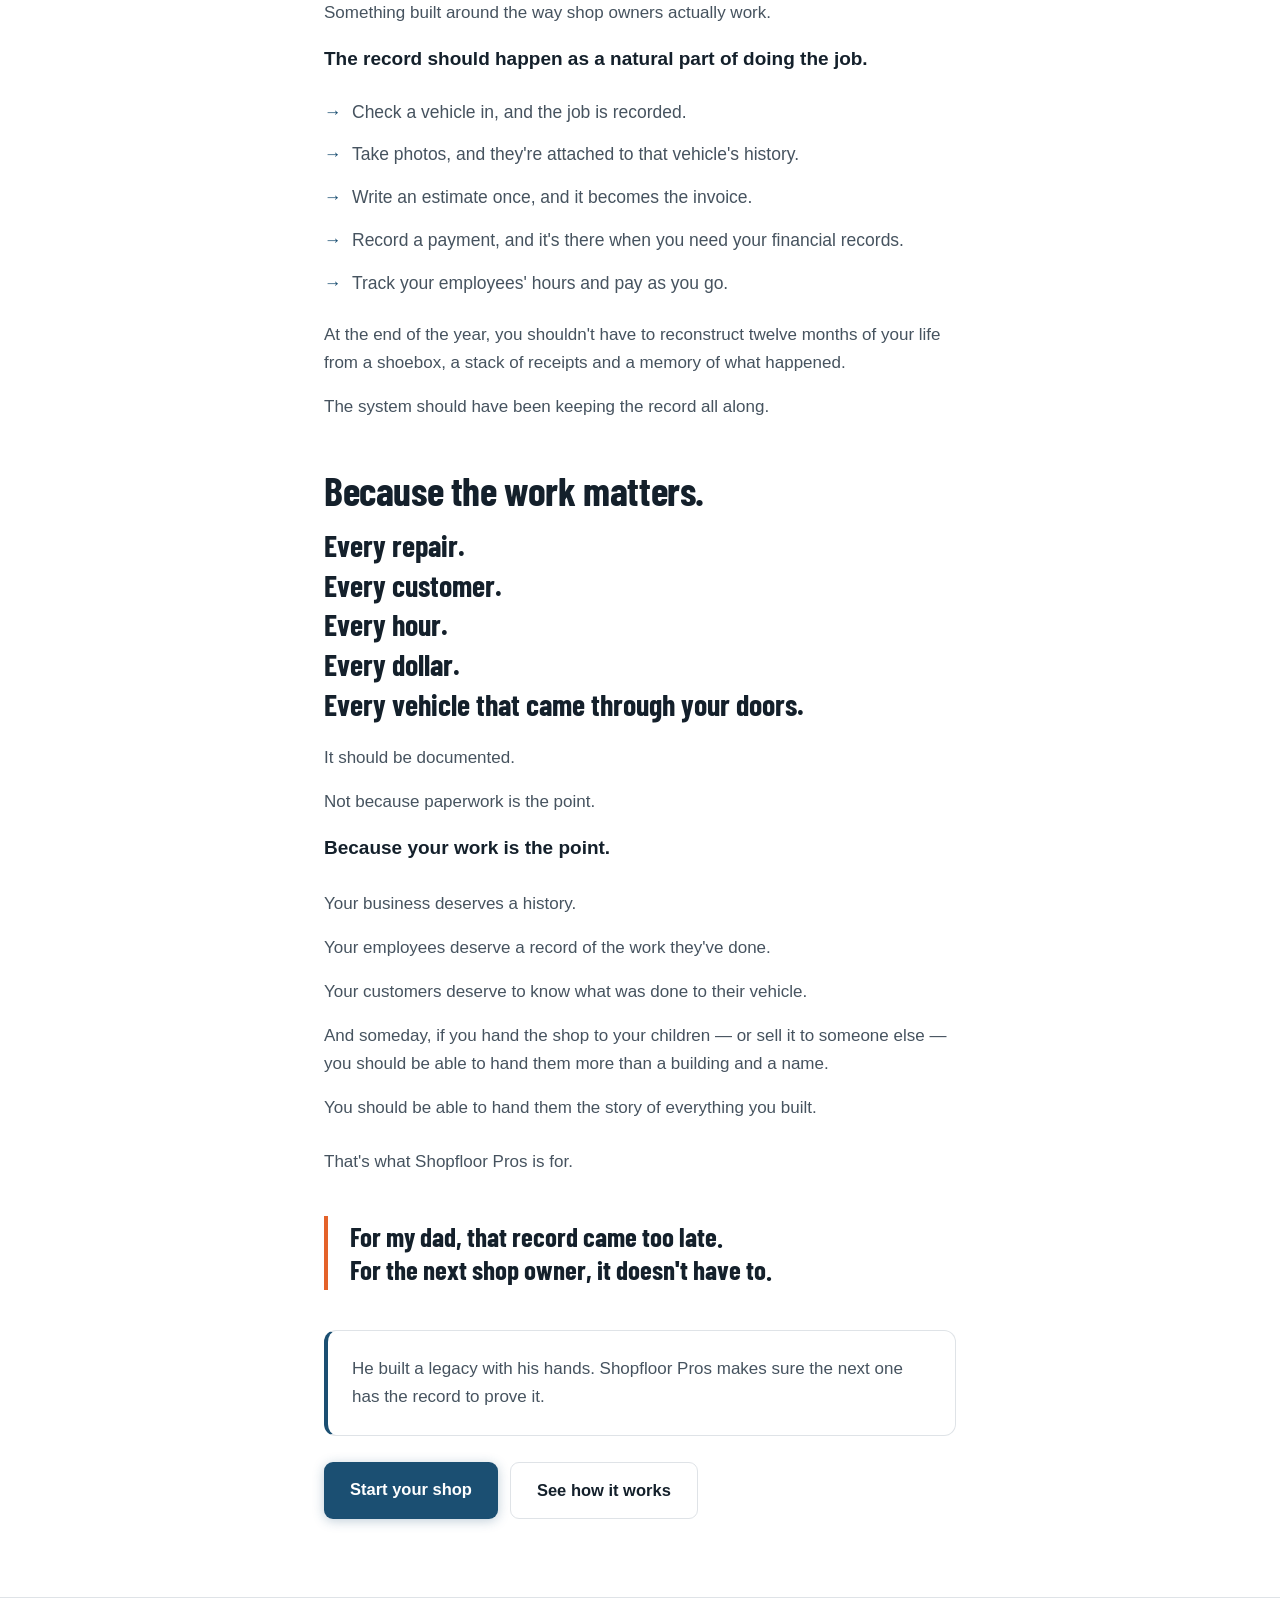
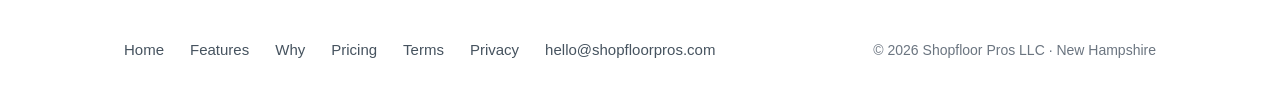
==== commit 1ff40230: "Add files via upload" ====
--- a/about.html
+++ b/about.html
@@ -38,114 +38,135 @@
 <section class="hero">
   <div class="narrow">
     <div class="eyebrow">Why this exists</div>
-    <h1>My father could fix anything except the paperwork.</h1>
+    <h1>My father could fix almost anything.</h1>
+    <p class="lead" style="margin-top:16px">
+      What he didn't have was a way to keep a record of everything he built.
+    </p>
   </div>
 </section>
 
 <section style="padding-top:0">
   <div class="narrow">
-    <p>
-      He was a body man. He had the kind of talent you can't teach — he could look at a crumpled
-      quarter panel and see the shape it used to be. People brought him cars from two towns over
-      because he made them right, and because he was honest about what they needed.
-    </p>
-
-    <p>
-      What he couldn't do was the office. The estimates went on whatever paper was nearby. The
-      invoices went out when he remembered. Money came in and money went out and somewhere in the
-      middle was a shoebox. Every year the paperwork got a little further behind, and every year
-      it got a little harder to face.
-    </p>
-
-    <p>
-      He never filed his taxes.
-    </p>
-
-    <p>
-      Not out of defiance. It was just one more thing at the end of a long day, and then it was two
-      years, and then it was too big to start. That's how it happens to people who are good with
-      their hands and tired by six o'clock.
+
+    <p><strong>My dad was a body man.</strong></p>
+
+    <p>
+      He had the kind of talent you can't teach. He could look at a damaged car and know what it
+      needed. He knew how to make things right, and people trusted him enough to bring their cars
+      from towns away.
+    </p>
+
+    <p>He worked with his hands. He worked hard. And he was good at what he did.</p>
+
+    <h2 style="margin-top:44px">The shop was his world. The paperwork wasn't.</h2>
+
+    <p>
+      Estimates might be written on whatever was nearby. Invoices could wait until there was time.
+      Receipts and records accumulated faster than anyone could keep up with them. Not because the
+      work wasn't important, but because when you're spending your days fixing cars, the last thing
+      you want to do at the end of the day is sit down and do paperwork.
+    </p>
+
+    <p>And eventually, the paperwork becomes overwhelming.</p>
+
+    <p style="font-size:19px">
+      <strong>Years of work can disappear surprisingly easily when nobody is keeping the record.</strong>
     </p>
 
     <div class="card tint" style="margin:30px 0">
+      <p style="margin-bottom:12px">
+        When my dad was diagnosed with stage 4 lung cancer, he applied for Social Security
+        disability. He was denied.
+      </p>
+      <p style="margin:0">So much of his lifetime of work wasn't reflected in the records.</p>
+    </div>
+
+    <p>
+      He had spent decades working, building a reputation, helping people and creating something
+      that was real.
+    </p>
+
+    <p>But on paper, much of it was invisible.</p>
+
+    <p>That stayed with me.</p>
+
+    <p>Not because of the money.</p>
+
+    <p>
+      Because I realized how unfair it was that a lifetime of work could leave behind so little
+      evidence of the work itself.
+    </p>
+
+    <h2 style="margin-top:48px">What I built instead</h2>
+
+    <p><strong>Shopfloor Pros is the software I wish my dad had.</strong></p>
+
+    <p>
+      Not accounting software. Not another complicated system that asks a shop owner to become an
+      office manager.
+    </p>
+
+    <p>Something built around the way shop owners actually work.</p>
+
+    <p style="font-size:19px">
+      <strong>The record should happen as a natural part of doing the job.</strong>
+    </p>
+
+    <ul class="ticks" style="font-size:17.5px">
+      <li>Check a vehicle in, and the job is recorded.</li>
+      <li>Take photos, and they're attached to that vehicle's history.</li>
+      <li>Write an estimate once, and it becomes the invoice.</li>
+      <li>Record a payment, and it's there when you need your financial records.</li>
+      <li>Track your employees' hours and pay as you go.</li>
+    </ul>
+
+    <p>
+      At the end of the year, you shouldn't have to reconstruct twelve months of your life from a
+      shoebox, a stack of receipts and a memory of what happened.
+    </p>
+
+    <p>The system should have been keeping the record all along.</p>
+
+    <h2 style="margin-top:48px">Because the work matters.</h2>
+
+    <p style="font-family:'Barlow Condensed',sans-serif; font-weight:700; font-size:30px;
+       line-height:1.32; color:var(--ink); margin-bottom:20px">
+      Every repair.<br>
+      Every customer.<br>
+      Every hour.<br>
+      Every dollar.<br>
+      Every vehicle that came through your doors.
+    </p>
+
+    <p>It should be documented.</p>
+
+    <p>Not because paperwork is the point.</p>
+
+    <p style="font-size:19px"><strong>Because your work is the point.</strong></p>
+
+    <p style="margin-top:26px">Your business deserves a history.</p>
+
+    <p>Your employees deserve a record of the work they've done.</p>
+
+    <p>Your customers deserve to know what was done to their vehicle.</p>
+
+    <p>
+      And someday, if you hand the shop to your children — or sell it to someone else — you should
+      be able to hand them more than a building and a name.
+    </p>
+
+    <p>You should be able to hand them the story of everything you built.</p>
+
+    <p style="margin-top:26px">That's what Shopfloor Pros is for.</p>
+
+    <div class="quote" style="margin:40px 0">
+      <p>For my dad, that record came too late.<br>For the next shop owner, it doesn't have to.</p>
+    </div>
+
+    <div class="card" style="border-left:4px solid var(--accent)">
       <p style="margin:0">
-        When he was diagnosed with stage 4 lung cancer, he applied for Social Security disability.
-        He was denied. You qualify on the work you've reported, and he had decades of work with
-        almost nothing on the record. A lifetime of it, and none of it counted.
-      </p>
-    </div>
-
-    <p>
-      He worked his whole life and the system had no idea he'd done it.
-    </p>
-
-    <p>
-      I've thought about that a great deal since. Not about the money — about the fact that
-      everything he built disappeared because the recording of it was too hard. There was no
-      ledger, no history, nothing to hand anyone. The work was real. The evidence wasn't.
-    </p>
-
-    <h2 style="margin-top:44px">What I built instead</h2>
-
-    <p>
-      Shopfloor Pros is the thing I wish had been sitting on his bench. Not accounting software —
-      he'd never have opened accounting software. Something that keeps the record <em>as a
-      by-product of doing the work.</em>
-    </p>
-
-    <p>
-      Check a vehicle in and it's on the record. Take a photo and it's attached to that job forever.
-      Write the estimate once and it becomes the invoice. Mark a payment and it lands in a report
-      you can hand an accountant in January without a shoebox in sight.
-    </p>
-
-    <p>
-      Nothing about it asks you to sit down at the end of the day and catch up. That's the whole
-      design. The paperwork happens while your hands are already on the car.
-    </p>
-
-    <h2 style="margin-top:44px">Why it's built the way it is</h2>
-
-    <ul class="ticks">
-      <li>
-        <strong>Every job is dated and kept.</strong> Years from now you can show what you did,
-        when, for whom, and what you were paid. That's the record he never had.
-      </li>
-      <li>
-        <strong>It nags about money, gently.</strong> The home screen tells you what's unbilled and
-        what's unpaid, every day, before it becomes a year.
-      </li>
-      <li>
-        <strong>Year-end takes an afternoon, not a weekend.</strong> Contractor forms, income
-        reports and a full export are all a button.
-      </li>
-      <li>
-        <strong>Your crew are on the record too.</strong> Hours, pay, and the tax classification
-        that decides what lands in their mailbox in January. Nobody should be invisible.
-      </li>
-      <li>
-        <strong>Your data is yours.</strong> Export everything, any time, in one click. If you ever
-        leave, you leave with all of it.
-      </li>
-    </ul>
-
-    <h2 style="margin-top:44px">Who it's for</h2>
-
-    <p>
-      Shops of any size. Body, mechanical, service and detail. A one-man operation working out of a
-      two-bay garage, or a floor with a dozen techs and three dealership accounts. What they have in
-      common is people who are excellent at the work and would rather not think about the rest of it.
-    </p>
-
-    <p>
-      If that's you, I'd like you to have this. And if you know a shop where the office is a
-      shoebox — please tell them. That's the whole point.
-    </p>
-
-    <div class="card" style="margin:36px 0; border-left:4px solid var(--accent)">
-      <p style="margin:0">
-        For my father. He built a legacy with his hands and had nothing to show for it on paper.
-        This is so the next one does.
+        He built a legacy with his hands. Shopfloor Pros makes sure the next one has the record
+        to prove it.
       </p>
     </div>
 
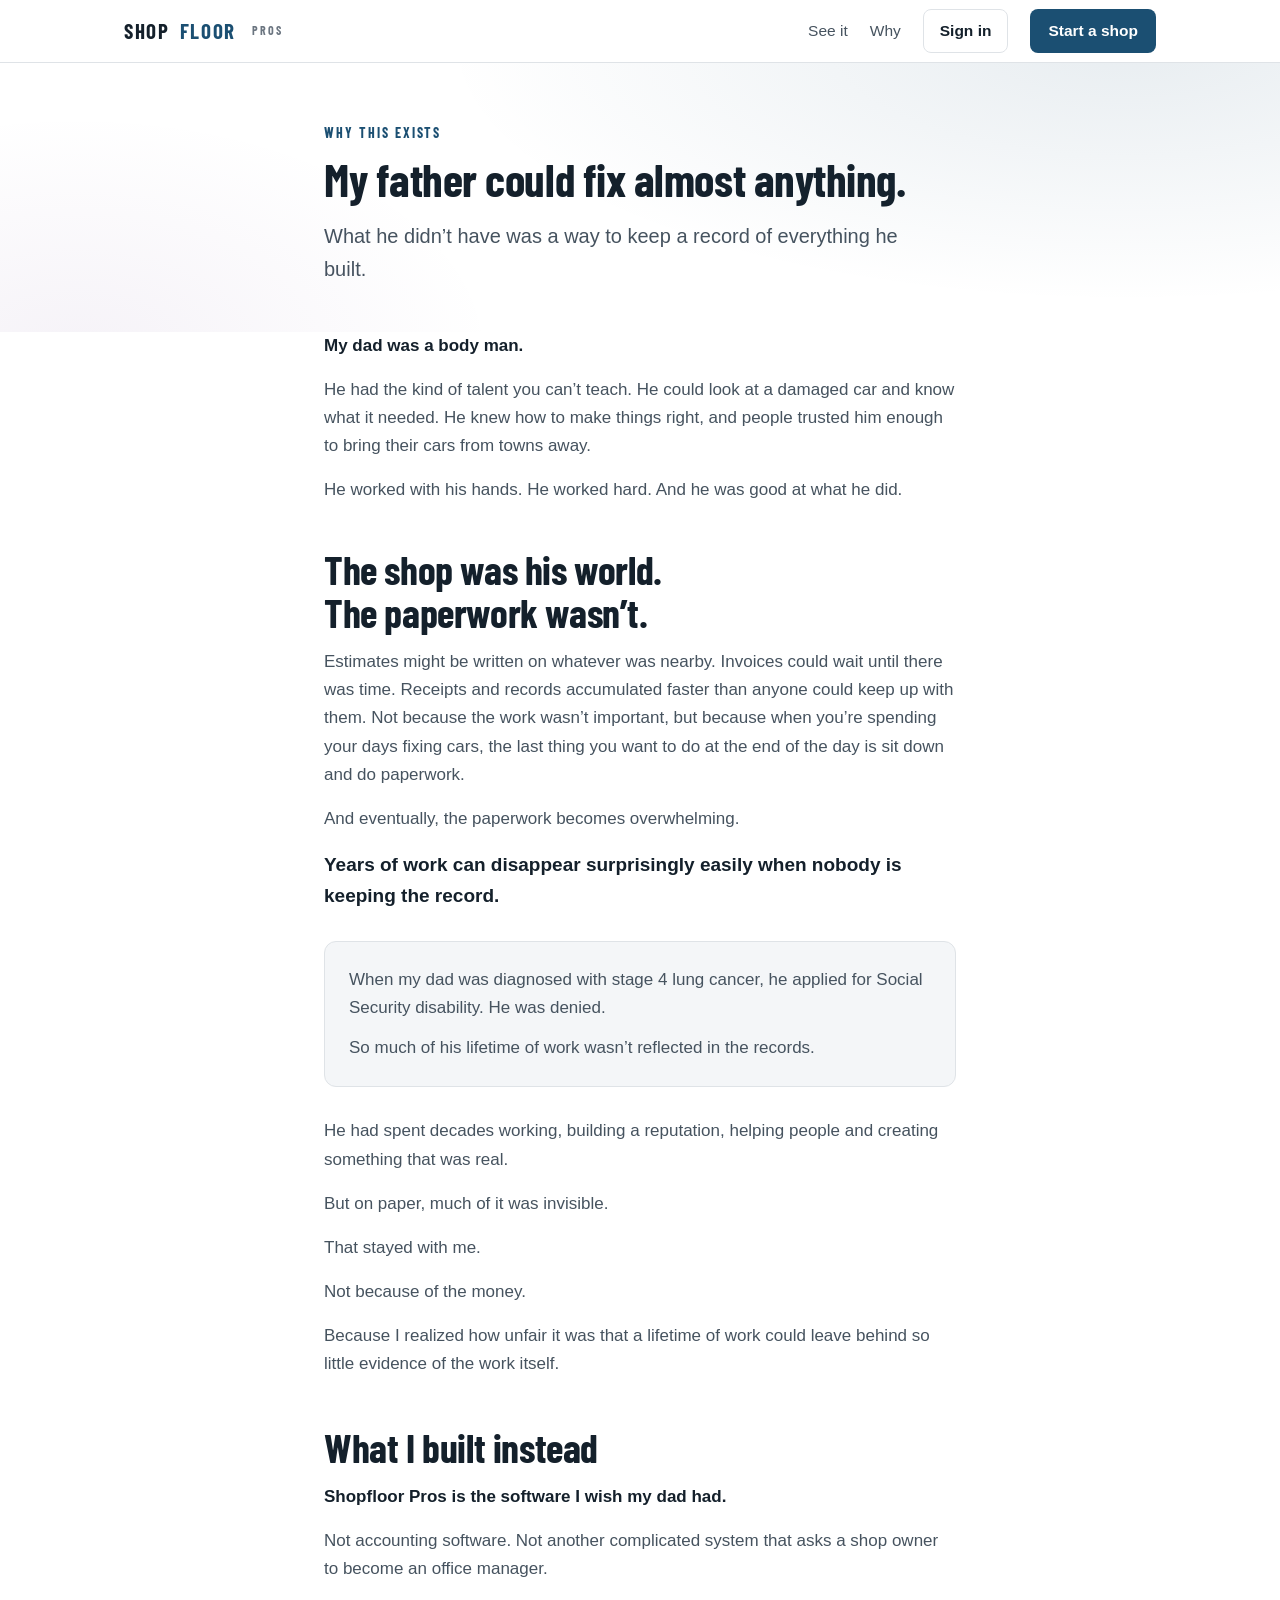
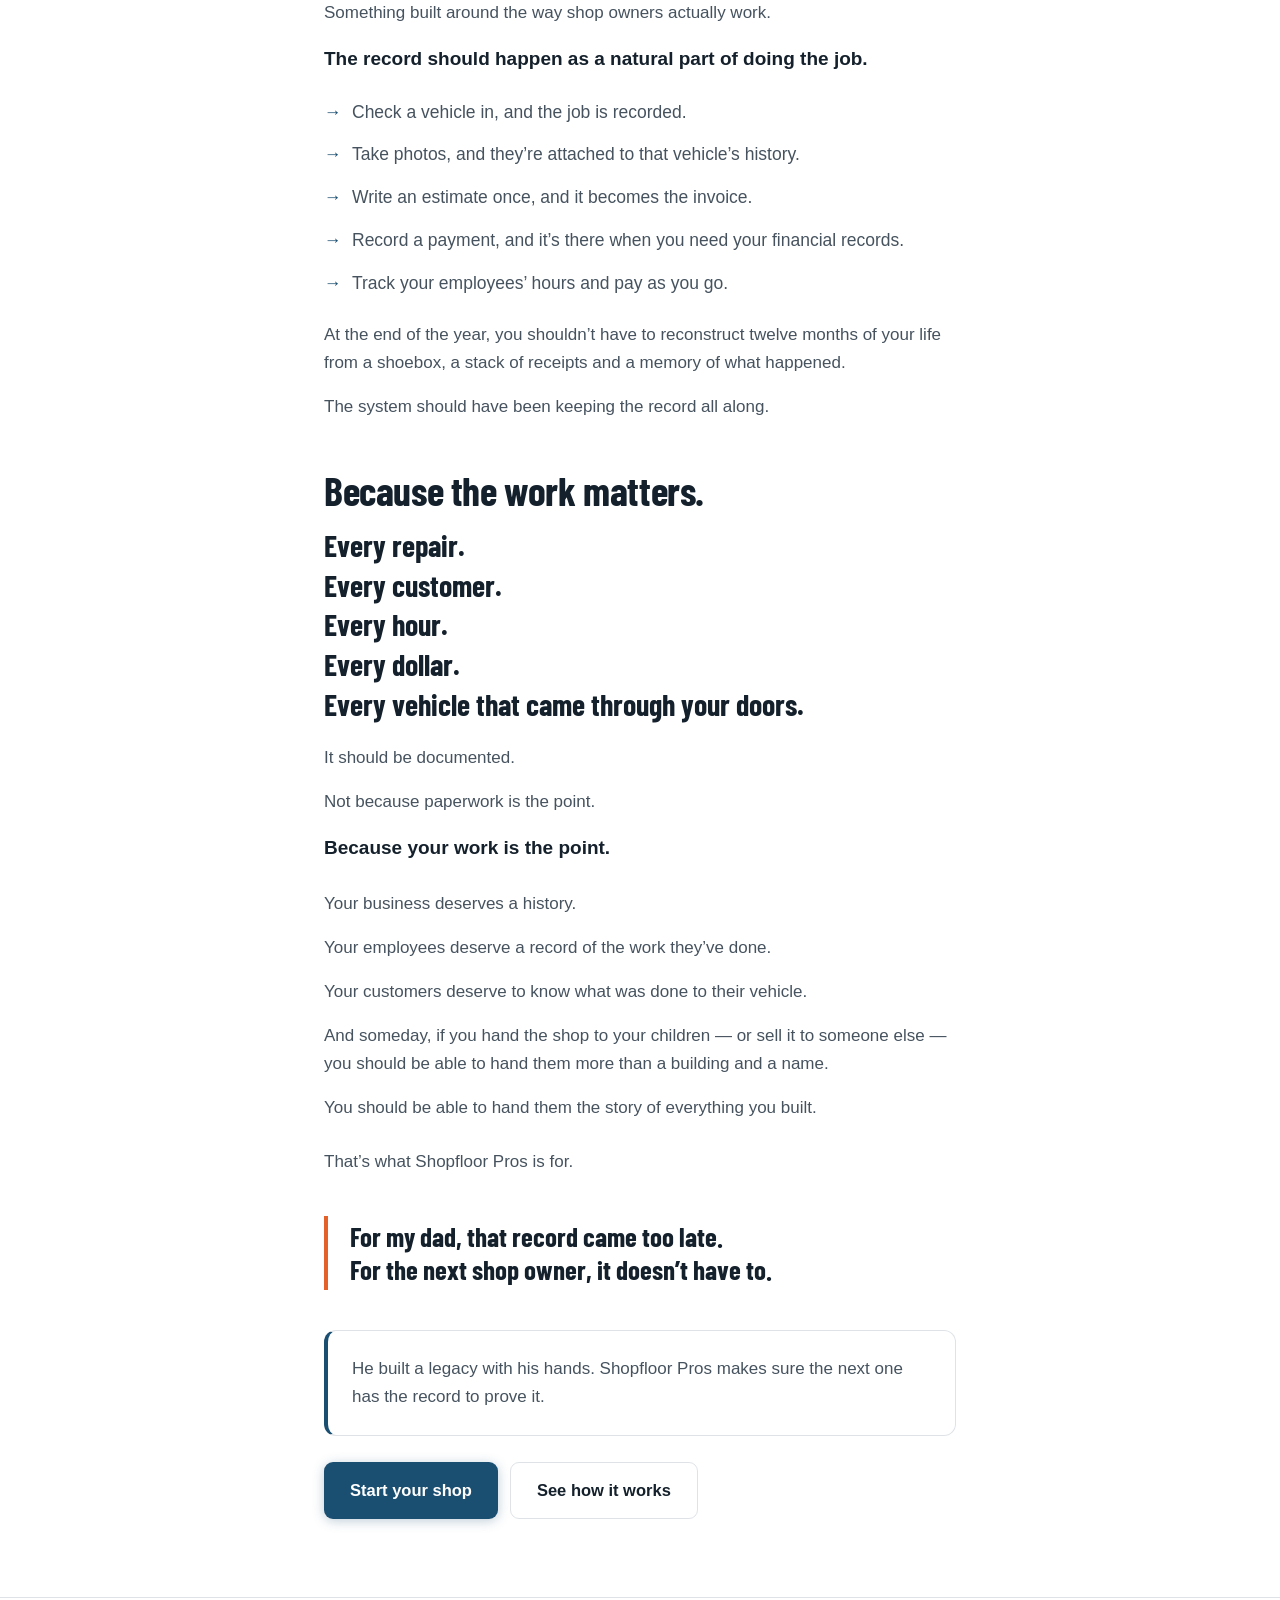
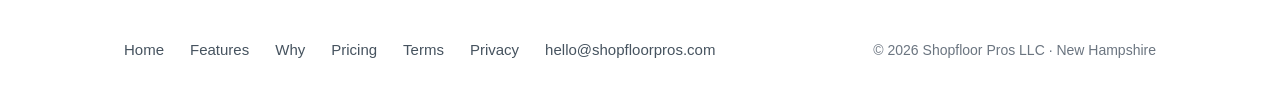
==== commit f2b8c776: "Add files via upload" ====
--- a/about.html
+++ b/about.html
@@ -40,7 +40,7 @@
     <div class="eyebrow">Why this exists</div>
     <h1>My father could fix almost anything.</h1>
     <p class="lead" style="margin-top:16px">
-      What he didn't have was a way to keep a record of everything he built.
+      What he didn’t have was a way to keep a record of everything he built.
     </p>
   </div>
 </section>
@@ -51,19 +51,19 @@
     <p><strong>My dad was a body man.</strong></p>
 
     <p>
-      He had the kind of talent you can't teach. He could look at a damaged car and know what it
+      He had the kind of talent you can’t teach. He could look at a damaged car and know what it
       needed. He knew how to make things right, and people trusted him enough to bring their cars
       from towns away.
     </p>
 
     <p>He worked with his hands. He worked hard. And he was good at what he did.</p>
 
-    <h2 style="margin-top:44px">The shop was his world. The paperwork wasn't.</h2>
+    <h2 style="margin-top:44px">The shop was his world. The paperwork wasn’t.</h2>
 
     <p>
       Estimates might be written on whatever was nearby. Invoices could wait until there was time.
       Receipts and records accumulated faster than anyone could keep up with them. Not because the
-      work wasn't important, but because when you're spending your days fixing cars, the last thing
+      work wasn’t important, but because when you’re spending your days fixing cars, the last thing
       you want to do at the end of the day is sit down and do paperwork.
     </p>
 
@@ -78,7 +78,7 @@
         When my dad was diagnosed with stage 4 lung cancer, he applied for Social Security
         disability. He was denied.
       </p>
-      <p style="margin:0">So much of his lifetime of work wasn't reflected in the records.</p>
+      <p style="margin:0">So much of his lifetime of work wasn’t reflected in the records.</p>
     </div>
 
     <p>
@@ -114,14 +114,14 @@
 
     <ul class="ticks" style="font-size:17.5px">
       <li>Check a vehicle in, and the job is recorded.</li>
-      <li>Take photos, and they're attached to that vehicle's history.</li>
+      <li>Take photos, and they’re attached to that vehicle’s history.</li>
       <li>Write an estimate once, and it becomes the invoice.</li>
-      <li>Record a payment, and it's there when you need your financial records.</li>
-      <li>Track your employees' hours and pay as you go.</li>
+      <li>Record a payment, and it’s there when you need your financial records.</li>
+      <li>Track your employees’ hours and pay as you go.</li>
     </ul>
 
     <p>
-      At the end of the year, you shouldn't have to reconstruct twelve months of your life from a
+      At the end of the year, you shouldn’t have to reconstruct twelve months of your life from a
       shoebox, a stack of receipts and a memory of what happened.
     </p>
 
@@ -146,7 +146,7 @@
 
     <p style="margin-top:26px">Your business deserves a history.</p>
 
-    <p>Your employees deserve a record of the work they've done.</p>
+    <p>Your employees deserve a record of the work they’ve done.</p>
 
     <p>Your customers deserve to know what was done to their vehicle.</p>
 
@@ -157,10 +157,10 @@
 
     <p>You should be able to hand them the story of everything you built.</p>
 
-    <p style="margin-top:26px">That's what Shopfloor Pros is for.</p>
+    <p style="margin-top:26px">That’s what Shopfloor Pros is for.</p>
 
     <div class="quote" style="margin:40px 0">
-      <p>For my dad, that record came too late.<br>For the next shop owner, it doesn't have to.</p>
+      <p>For my dad, that record came too late.<br>For the next shop owner, it doesn’t have to.</p>
     </div>
 
     <div class="card" style="border-left:4px solid var(--accent)">
--- a/site.css
+++ b/site.css
@@ -1,5 +1,5 @@
 /* Shopfloor Pros — public site
-   Same typography and colours as the app, so the site and the product
+   Same typography and colors as the app, so the site and the product
    feel like one thing. */
 
 :root {
@@ -178,11 +178,11 @@
 
 
 /* ══════════════════════════════════════════════════════════
-   Depth, colour and a bit of shop-floor character
+   Depth, color and a bit of shop-floor character
    ══════════════════════════════════════════════════════════ */
 
 /* Paint chips down the edge of the hero — the nine themes,
-   which is a real feature and a bit of colour at the same time. */
+   which is a real feature and a bit of color at the same time. */
 .hero { position: relative; overflow: hidden; }
 .hero::before {
   content: ""; position: absolute; inset: 0;
@@ -418,3 +418,40 @@
 
 .key { display: flex; gap: 18px; flex-wrap: wrap; margin-top: 18px; font-size: 13.5px; color: var(--muted); }
 .key b { font-weight: 600; letter-spacing: .04em; text-transform: uppercase; font-size: 11.5px; }
+
+.mailnote { font-size: 14px; font-weight: 500; color: var(--go); white-space: nowrap; }
+
+
+/* ── small refinements ─────────────────────────────────────
+   Things noticed in a pass over the finished pages. */
+
+/* Buttons shouldn't jump when a note appears inside them */
+.btn { display: inline-flex; align-items: center; gap: 4px; justify-content: center; }
+
+/* Links in body copy should be obviously links, not just coloured */
+.narrow p a:not(.btn), .legal p a:not(.btn) {
+  text-decoration: underline; text-underline-offset: 2px;
+  text-decoration-thickness: 1px; text-decoration-color: rgba(27,79,114,.35);
+}
+.narrow p a:not(.btn):hover, .legal p a:not(.btn):hover { text-decoration-color: var(--accent); }
+
+/* A focus ring, so the site is usable from a keyboard */
+a:focus-visible, button:focus-visible, .field:focus-visible {
+  outline: 2px solid var(--accent); outline-offset: 2px; border-radius: 4px;
+}
+
+/* Long email addresses shouldn't push a card wider than the screen */
+.card a[href^="mailto"], .note a { word-break: break-word; }
+
+/* Tables on a phone scroll rather than squash */
+.legal table { display: block; overflow-x: auto; white-space: nowrap; }
+@media (min-width: 620px) { .legal table { display: table; white-space: normal; } }
+
+/* Stop a lone word ending a heading on its own line */
+h1, h2 { text-wrap: balance; }
+
+/* Cards on a phone get a little more room to breathe */
+@media (max-width: 560px) {
+  .card { padding: 18px; }
+  .hero { padding: 52px 0 40px; }
+}
